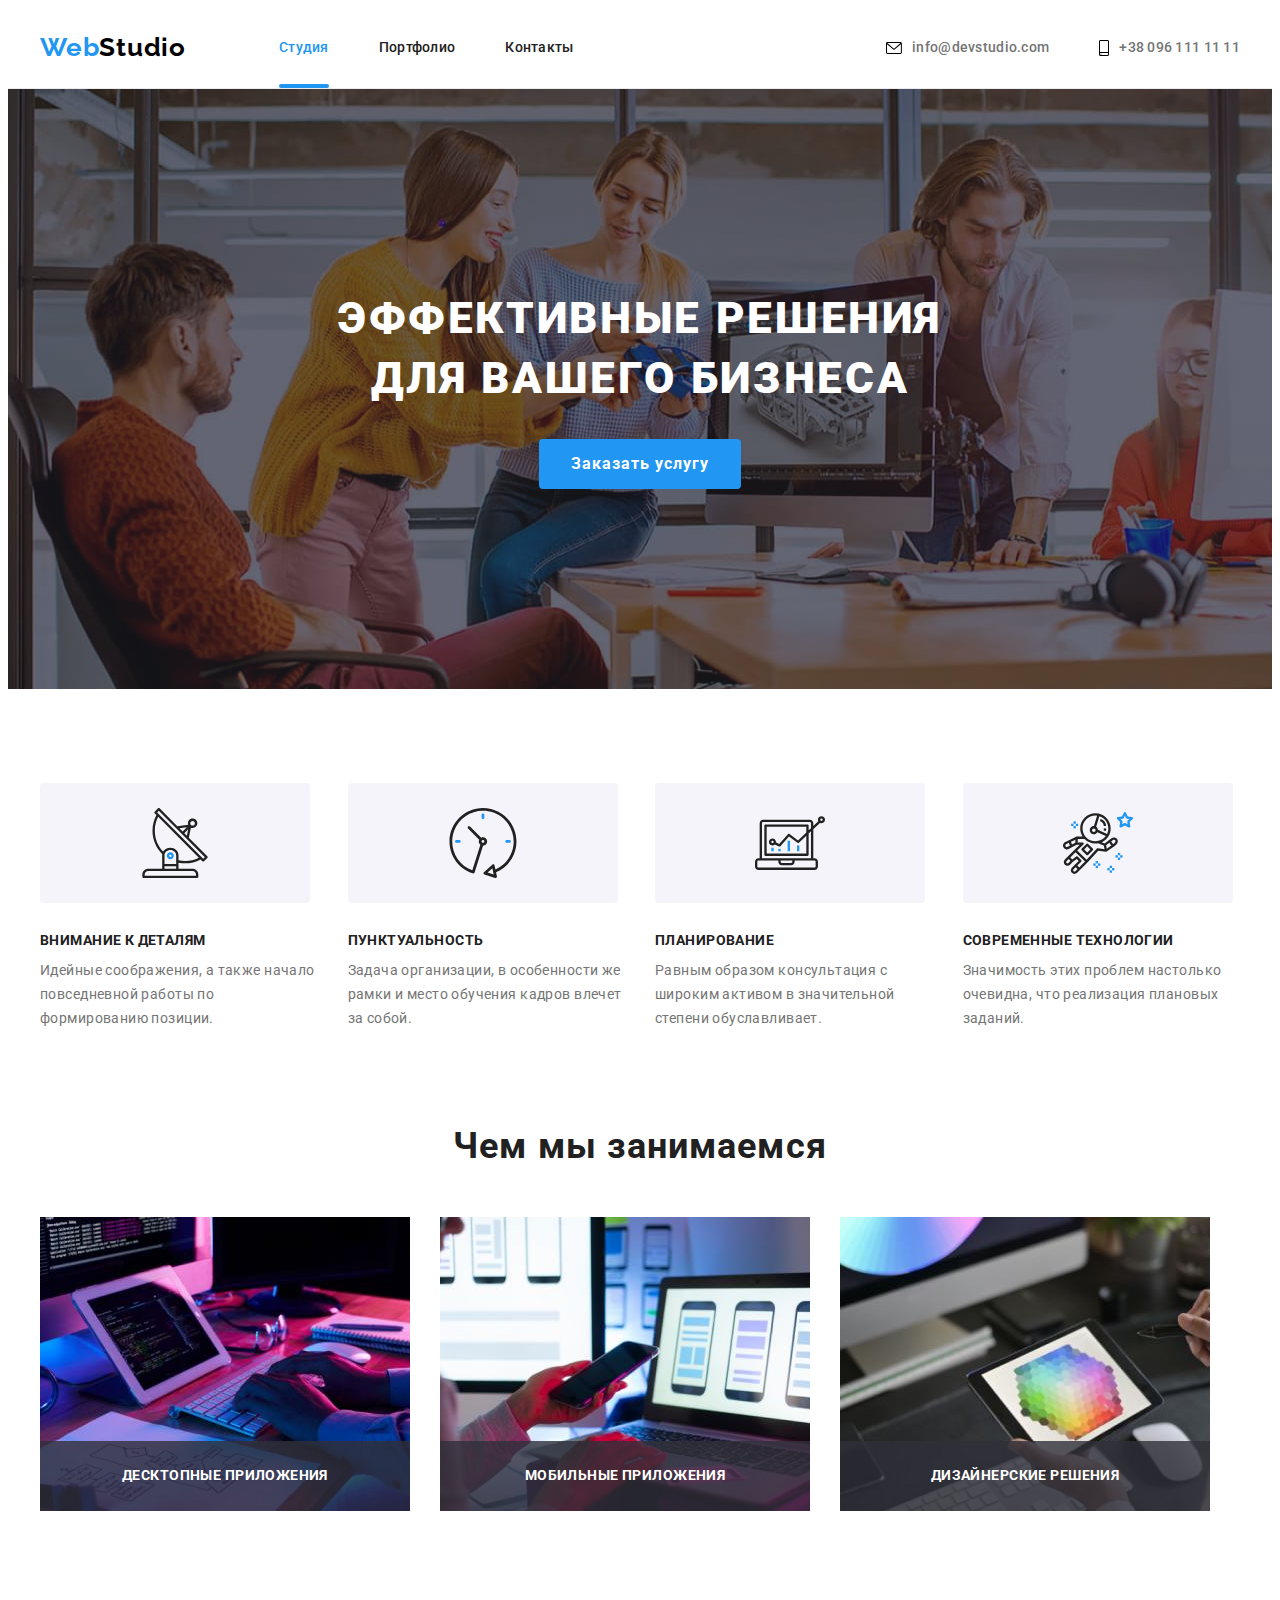
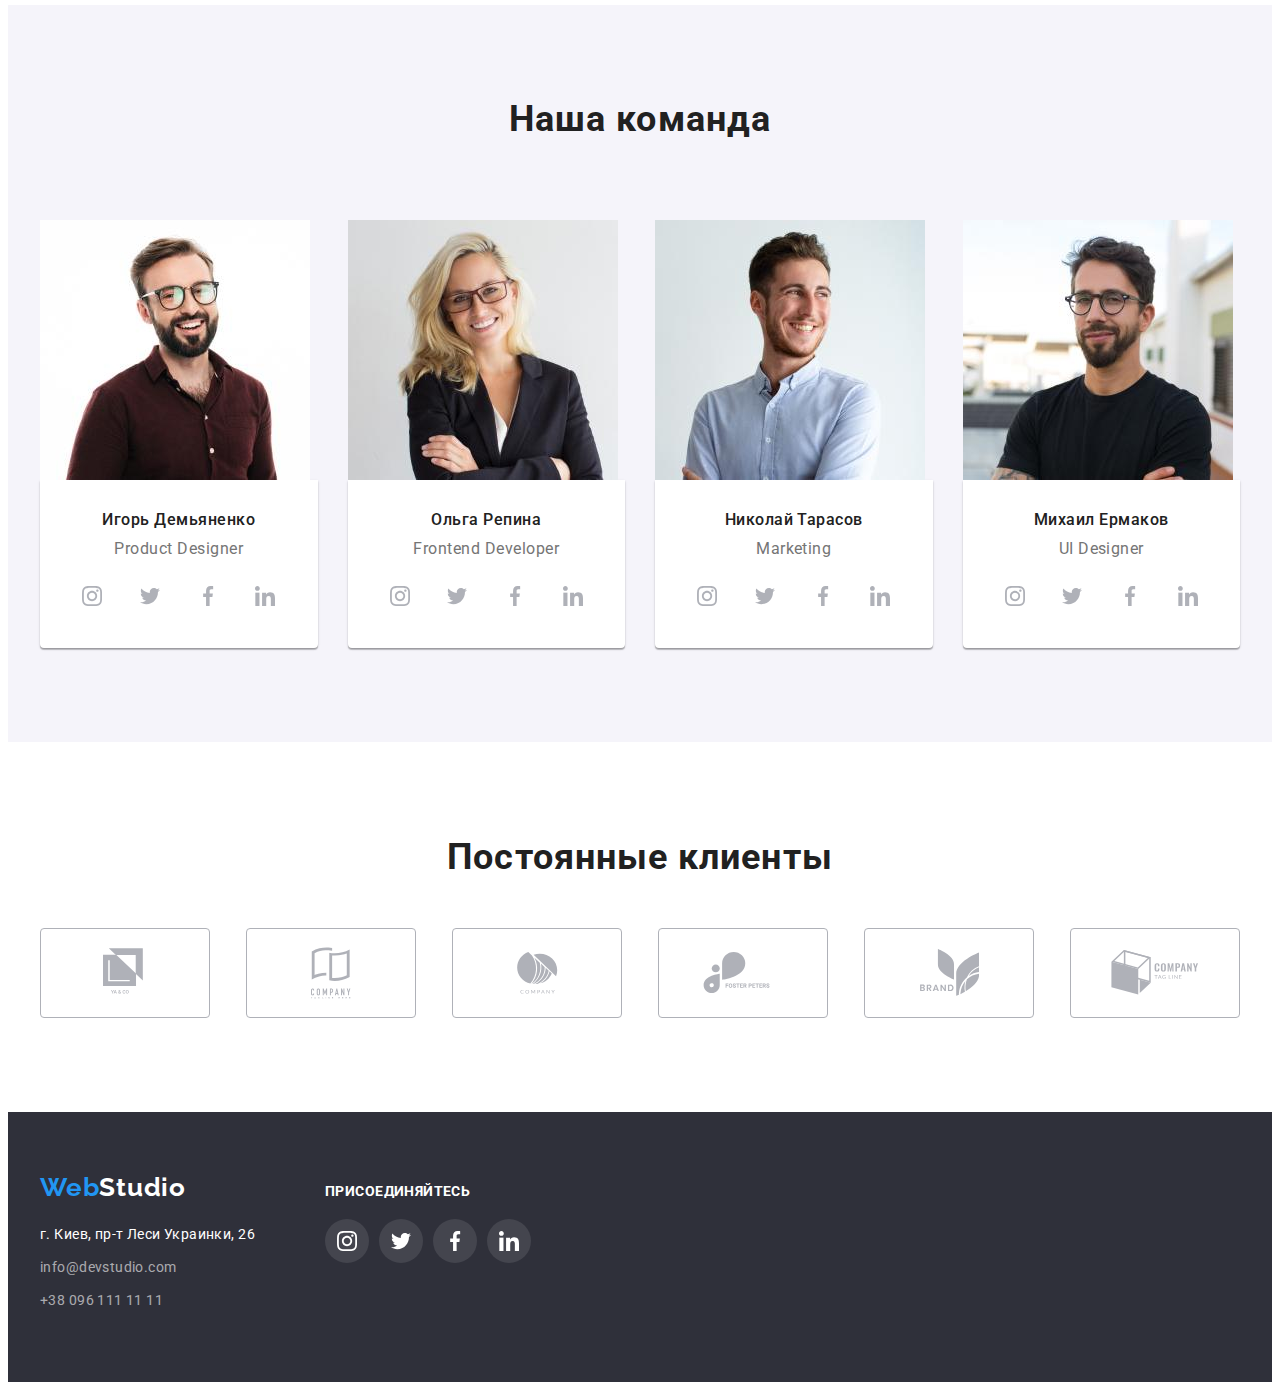
==== index.html @ e9a85182 "+" ====
<!DOCTYPE html>
<html lang="ru">
    <head>
        <meta charset="UTF-8">
        <meta http-equiv="X-UA-Compatible" content="IE=edge">
        <meta name="viewport" content="width=device-width, initial-scale=1.0">
        <title>ВебСтудия</title>
        <link rel="preconnect" href="https://fonts.gstatic.com">
        <link href="https://fonts.googleapis.com/css2?family=Raleway:wght@700&family=Roboto:wght@400;500;700;900&display=swap"
            rel="stylesheet">
        <link rel="stylesheet" href="https://cdnjs.cloudflare.com/ajax/libs/modern-normalize/1.0.0/modern-normalize.min.css"
            integrity="sha512-ISS7cAi1PEhQ8jnbJpJZMd29NlhNj4AWYyLOSp2CE/CsHxTCu+r+t0D2yoJudVrd0/8fTVPUVDzY5Tvli75u/g=="
            crossorigin="anonymous" />
        <link rel="stylesheet" href="https://cdnjs.cloudflare.com/ajax/libs/animate.css/4.1.1/animate.min.css" />
        <link rel="stylesheet" href="./css/styles.css">
    </head>

    <body>
        <header class="header">
            <div class="container">
                <nav class="navigation">
                    <a class="logo link" href="./index.html"><span class="first-part">Web</span><span class="second-part logo-light-theme">Studio</span></a>
                    <ul class="navigation-list list reset-list">
                        <li class="navigation-item">  
                            <a class="navigation-link link current" href="./index.html">Студия</a>
                        </li>
                        <li class="navigation-item">
                            <a class="navigation-link link" href="./portfolio.html">Портфолио</a>
                        </li>
                        <li class="navigation-item">
                            <a class="navigation-link link" href="">Контакты</a>
                        </li>
                    </ul>   
                </nav>
            
                <ul class="contact-header list reset-list">
                    <li class="contact-header-list">
                        <a class="contact-header-link link" href="mailto:info@devstudio.com">
                            <svg class="contact-svg-logo" width="16" height="12">
                                <use href="./images/sprite.svg#icon-envelope" ></use>
                            </svg>
                            info@devstudio.com
                        </a>
                    </li>
                    <li class="contact-header-list">
                        <a class="contact-header-link link" href="tel:+380961111111">
                            <svg class="contact-svg-logo" width="10" height="16">
                                <use href="./images/sprite.svg#icon-smartphone" >
                                </use>
                            </svg>
                            +38 096 111 11 11
                        </a>
                    </li>
                </ul>
            </div>
            
        </header>
        <main>
            <!-- hero -->
            <section class="hero">
                <div class="container ">
                    <h1 class="hero-title">Эффективные решения для вашего бизнеса</h1>
                    <button class="modal-btn" type="button" data-modal-open>Заказать услугу</button> 
                </div>
                
            </section>
            <!-- features -->
            <section class="features">
                <div class="container">
                    <h2 class="title visually-hidden">Особенности</h2>
                    <ul class="feature-list list reset-list">
                        <li class="feature-list-item">
                            <div class="feature-list-logo-svg">
                                <svg class="feature-list-svg" width="70" height="70">
                                    <use href="./images/sprite.svg#icon-antenna"></use>
                                </svg>
                            </div>
                            <h3 class="feature-title">Внимание к деталям </h3>
                            <p class="features-text"> 
                                Идейные соображения, а также начало повседневной
                                работы по формированию позиции.
                            </p>
                        </li>
                        <li class="feature-list-item">
                            <div class="feature-list-logo-svg">
                                <svg class="feature-list-svg" width="70" height="70">
                                    <use href="./images/sprite.svg#icon-clock"></use>
                                </svg>
                            </div>
                            <h3 class="feature-title">Пунктуальность</h3>
                            <p class="features-text">
                                Задача организации, в особенности же рамки
                                и место обучения кадров влечет за собой.
                            </p>
                        </li>
                        <li class="feature-list-item">
                            <div class="feature-list-logo-svg">
                                <svg class="feature-list-svg" width="70" height="70">
                                    <use href="./images/sprite.svg#icon-diagram"></use>
                                </svg>
                            </div>
                            <h3 class="feature-title">Планирование</h3>
                            <p class="features-text">
                                Равным образом консультация с широким
                                активом в значительной степени обуславливает.
                            </p>
                        </li>
                        <li class="feature-list-item">
                            <div class="feature-list-logo-svg">
                                <svg class="feature-list-svg" width="70" height="70">
                                    <use href="./images/sprite.svg#icon-astronaut"></use>
                                </svg>
                            </div>
                            <h3 class="feature-title">Современные технологии</h3>
                            <p class="features-text">
                                Значимость этих проблем настолько
                                очевидна, что реализация плановых заданий.
                            </p>
                        </li>
                    </ul>
                </div>
                
            </section>
            <!-- what are we doing -->
            <section class="what-are-we-doing">
                <div class="container">
                    <h2 class="title">Чем мы занимаемся</h2>
                    <ul class="services-list list reset-list">
                        <li class="services-list-item">
                            <img class="services-list-img" src="./images/body/logo_0.jpg" alt="человек набирает текст" width="370" height="294">
                            <p class="label">Десктопные приложения</p>
                        </li>
                        <li class="services-list-item">
                            <img class="services-list-img" src="./images/body/logo_1.jpg" alt="человек держит телефон перед ноутбуком" width="370" height="294">
                            <p class="label">Мобильные приложения</p>
                        </li>
                        <li class="services-list-item">
                            <img class="services-list-img" src="./images/body/logo_2.jpg" alt="человек выбирает цвет пикселя" width="370" height="294">
                            <p class="label">Дизайнерские решения</p>
                        </li>
                    </ul> 
                </div>
                
            </section>
            <!-- team -->
            <section class="team-sections">
                <div class="container">
                    <h2 class="title title-team">Наша команда</h2>
                    <ul class="team-list list reset-list">
                        <li class="team-list-item">
                            <img class="team-list-img" src="./images/team/img.jpg" alt="Игорь Демьяненко" width="270" height="260">
                            <div class="team-list-content-wrapper">
                                <h3 class="team-list-title">Игорь Демьяненко</h3>
                                <p class="team-text" lang="en">Product Designer</p>
                                <ul class="team-list-svg  list reset-list">
                                    <li class="team-list-content-svg">
                                        <a href="#" class="team-list-link-svg link">
                                            <svg class="team-list-icon">
                                                <use href="./images/sprite.svg#icon-instagram"></use>
                                            </svg>

                                        </a>
                                    </li>
                                    <li class="team-list-content-svg">
                                        <a href="#" class="team-list-link-svg link">
                                            <svg class="team-list-icon">
                                                <use href="./images/sprite.svg#icon-twitter"></use>
                                            </svg>

                                        </a>
                                    </li>
                                    <li class="team-list-content-svg">
                                        <a href="#" class="team-list-link-svg link">
                                            <svg class="team-list-icon">
                                                <use href="./images/sprite.svg#icon-facebook"></use>
                                            </svg>

                                        </a>
                                    </li>
                                    <li class="team-list-content-svg">
                                        <a href="#" class="team-list-link-svg link">
                                            <svg class="team-list-icon">
                                                <use href="./images/sprite.svg#icon-linkedin"></use>
                                            </svg>

                                        </a>
                                    </li>
                                </ul>
                            </div>
                            
                        </li>
                        <li class="team-list-item">
                            <img class="team-list-img" src="./images/team/img-1.jpg" alt="Ольга Репина" width="270" height="260">
                            <div class="team-list-content-wrapper">
                                <h3 class="team-list-title">Ольга Репина</h3>
                                <p class="team-text" lang="en">Frontend Developer</p>
                                <ul class="team-list-svg  list reset-list">
                                    <li class="team-list-content-svg">
                                        <a href="#" class="team-list-link-svg link">
                                            <svg class="team-list-icon">
                                                <use href="./images/sprite.svg#icon-instagram"></use>
                                            </svg>

                                        </a>
                                    </li>
                                    <li class="team-list-content-svg">
                                        <a href="#" class="team-list-link-svg link">
                                            <svg class="team-list-icon">
                                                <use href="./images/sprite.svg#icon-twitter"></use>
                                            </svg>

                                        </a>
                                    </li>
                                    <li class="team-list-content-svg">
                                        <a href="#" class="team-list-link-svg link">
                                            <svg class="team-list-icon">
                                                <use href="./images/sprite.svg#icon-facebook"></use>
                                            </svg>

                                        </a>
                                    </li>
                                    <li class="team-list-content-svg">
                                        <a href="#" class="team-list-link-svg link">
                                            <svg class="team-list-icon">
                                                <use href="./images/sprite.svg#icon-linkedin"></use>
                                            </svg>

                                        </a>
                                    </li>
                                </ul>  
                            </div>
                            
                        </li>
                        <li class="team-list-item">
                            <img class="team-list-img" src="./images/team/img-2.jpg" alt="Николай Тарасов" width="270" height="260">
                            <div class="team-list-content-wrapper">
                                <h3 class="team-list-title">Николай Тарасов</h3>
                                <p class="team-text" lang="en">Marketing</p>
                                <ul class="team-list-svg  list reset-list">
                                    <li class="team-list-content-svg">
                                        <a href="#" class="team-list-link-svg link">
                                            <svg class="team-list-icon">
                                                <use href="./images/sprite.svg#icon-instagram"></use>
                                            </svg>

                                        </a>
                                    </li>
                                    <li class="team-list-content-svg">
                                        <a href="#" class="team-list-link-svg link">
                                            <svg class="team-list-icon">
                                                <use href="./images/sprite.svg#icon-twitter"></use>
                                            </svg>

                                        </a>
                                    </li>
                                    <li class="team-list-content-svg">
                                        <a href="#" class="team-list-link-svg link">
                                            <svg class="team-list-icon">
                                                <use href="./images/sprite.svg#icon-facebook"></use>
                                            </svg>

                                        </a>
                                    </li>
                                    <li class="team-list-content-svg">
                                        <a href="#" class="team-list-link-svg link">
                                            <svg class="team-list-icon">
                                                <use href="./images/sprite.svg#icon-linkedin"></use>
                                            </svg>

                                        </a>
                                    </li>
                                </ul>
                            </div>
                            
                        </li>
                        <li class="team-list-item">
                            <img class="team-list-img" src="./images/team/img-3.jpg" alt="Михаил Ермаков" width="270" height="260">
                            <div class="team-list-content-wrapper">
                                <h3 class="team-list-title">Михаил Ермаков</h3>
                                <p class="team-text" lang="en">UI Designer</p>
                                <ul class="team-list-svg  list reset-list">
                                    <li class="team-list-content-svg">
                                        <a href="#" class="team-list-link-svg">
                                            <svg class="team-list-icon">
                                                <use href="./images/sprite.svg#icon-instagram"></use>
                                            </svg>

                                        </a>
                                    </li>
                                    <li class="team-list-content-svg">
                                        <a href="#" class="team-list-link-svg">
                                            <svg class="team-list-icon">
                                                <use href="./images/sprite.svg#icon-twitter"></use>
                                            </svg>

                                        </a>
                                    </li>
                                    <li class="team-list-content-svg">
                                        <a href="#" class="team-list-link-svg">
                                            <svg class="team-list-icon">
                                                <use href="./images/sprite.svg#icon-facebook"></use>
                                            </svg>

                                        </a>
                                    </li>
                                    <li class="team-list-content-svg">
                                        <a href="#" class="team-list-link-svg">
                                            <svg class="team-list-icon">
                                                <use href="./images/sprite.svg#icon-linkedin"></use>
                                            </svg>

                                        </a>
                                    </li>
                                </ul> 
                            </div>
                            
                        </li>
                    </ul> 
                </div>
                
            </section>  
             <!-- regular customers -->
            <section class="customers">
                <div class="container">
                    <h2 class="title">Постоянные клиенты</h2>
                    <ul class="customers-list list reset-list">
                        <li class="customers-list-item link">
                            <a href="" class="container-link">
                                <svg class="container-customers-logo" width="44" height="49">
                                    <use href="./images/sprite.svg#icon-clients-logo-1"></use>
                                </svg>
                            </a>

                        </li>
                        <li class="customers-list-item link">
                            <a href="" class="container-link">
                                <svg class="container-customers-logo" width="40" height="52">
                                    <use href="./images/sprite.svg#icon-clients-logo-2"></use>
                                </svg>
                            </a>

                        </li>
                        <li class="customers-list-item link">
                            <a href="" class="container-link">
                                <svg class="container-customers-logo" width="41" height="42">
                                    <use href="./images/sprite.svg#icon-clients-logo-3"></use>
                                </svg>
                            </a>

                        </li>
                        <li class="customers-list-item link">
                            <a href="" class="container-link">
                                <svg class="container-customers-logo" width="80" height="42">
                                    <use href="./images/sprite.svg#icon-clients-logo-4"></use>
                                </svg>
                            </a>

                        </li>
                        <li class="customers-list-item link">
                            <a href="" class="container-link">
                                <svg class="container-customers-logo" width="59" height="47">
                                    <use href="./images/sprite.svg#icon-clients-logo-5"></use>
                                </svg>
                            </a>

                        </li>
                        <li class="customers-list-item link">
                            <a href="" class="container-link">
                                <svg class="container-customers-logo" width="88" height="45">
                                    <use href="./images/sprite.svg#icon-clients-logo-6"></use>
                                </svg>
                            </a>
                        </li>
                    </ul>
                </div>
            </section>
        </main>
        <!-- contact information -->
        <footer class="footer">
            <div class="container">
                <div class="footer-address-contact">
                    <a class="logo link" href="./index.html"><span class="first-part">Web</span><span class="second-part logo-dark-theme">Studio</span></a>
                    <address class="address">
                        <ul class="contact-list list reset-list">            
                            <li class="contact-list-item">
                                <a class="contact-list-link current-address link" href="https://goo.gl/maps/KrXVA7ucvxgBEwCo6" target="_blank" rel="noopener noreferrer">
                                    г. Киев, пр-т Леси Украинки, 26
                                </a>
                            </li>
                            <li class="contact-list-item">
                                <a class="contact-list-link link" href="mailto:info@devstudio.com">info@devstudio.com</a>
                            </li>
                            <li class="contact-list-item">
                                <a class="contact-list-link link" href="tel:+380961111111">+38 096 111 11 11</a>
                            </li>
                        </ul>
                </address>

                </div>
                <div class="footer-social-link">
                    <h2 class="logo">присоединяйтесь</h2>
                    <ul class="contact-list-social-link list reset-list">
                        <li class="contact-social-item link">
                            <a href="" class="social-link-item">
                                <svg class="social-link-svg" width="20" height="20">
                                    <use href="./images/sprite.svg#icon-instagram"></use>
                                </svg>
                            </a>
                        </li>
                        <li class="contact-social-item link">
                            <a href="" class="social-link-item">
                                <svg class="social-link-svg" width="20" height="20">
                                    <use href="./images/sprite.svg#icon-twitter"></use>
                                </svg>
                            </a>
                        </li>
                        <li class="contact-social-item link">
                            <a href="" class="social-link-item">
                                <svg class="social-link-svg" width="20" height="20">
                                    <use href="./images/sprite.svg#icon-facebook"></use>
                                </svg>
                            </a>
                        </li>
                        <li class="contact-social-item link">
                            <a href="" class="social-link-item">
                                <svg class="social-link-svg" width="20" height="20">
                                    <use href="./images/sprite.svg#icon-linkedin"></use>
                                </svg>
                            </a>
                        </li>
                    </ul>

                </div>
            </div>         
        </footer>
<!-- modal 1 -->
        <div class="backdrop is-hidden" data-modal>
            <div class="modal">
                <button type="button" class="modal-close-btn" data-modal-close>
                    <svg class="modal-close-btn-svg" width="18" height="18">
                        <use href="./images/sprite.svg#icon-close-black"></use>
                    </svg>

                </button>
            </div>
        </div>

        <script src="./js/modal.js"></script>
    </body>
</html>
---- css/styles.css ----
:root {
  --main-font: "Roboto", sans-serif;
  --secondary-font: "Raleway", sans-serif;
  --accent-color: rgb(33, 150, 243);
  --main-color: rgb(33, 33, 33);
  --color-white: #ffffff;
  --icon-background-color: #ffffff;
  --icon-color-passive: #afb1b8;
  --section-pt: 94px;
  --section-pb: 94px;
}

body {
  font-family: var(--main-font);
  /* letter-spacing: 0.03em; */
}

/* ---сброс--- */

h1,
h2,
h3,
h4,
h5,
h6,
p {
  margin: 0;
}

.reset-list {
  margin: 0;
  padding: 0;
}

a {
  display: block;
}

img {
  display: block;
}

.link {
  text-decoration: none;
}

.list {
  list-style: none;
}

.address {
  font-style: normal;
}
/* ---сброс--- */
/* ---скрыть текст--- */
.visually-hidden {
  position: absolute !important;
  clip: rect(1px 1px 1px 1px); /* IE6, IE7 */
  clip: rect(1px, 1px, 1px, 1px);
  padding: 0 !important;
  border: 0 !important;
  height: 1px !important;
  width: 1px !important;
  overflow: hidden;
}
/* ---скрыть текст--- */
/* ============= COMPONENTS ============= */
.logo {
  font-family: var(--secondary-font);
  font-weight: 700;
  font-size: 26px;
  line-height: 1.19;
  /* identical to box height */
  letter-spacing: 0.03em;

  /* color: var(--accent-color); */
}
.first-part {
  color: var(--accent-color);
}
.second-part {
  color: rgb(0, 0, 0);
}

.logo-light-theme {
  color: rgb(0, 0, 0);
}
.logo-dark-theme {
  color: rgb(255, 255, 255);
}

.title {
  font-family: var(--main-font);
  font-weight: 700;
  font-size: 36px;
  line-height: 1.17;
  text-align: center;
  letter-spacing: 0.03em;

  color: var(--main-color);
}

.container {
  width: 1200px;
  margin: 0 auto;
  padding-left: 15px;
  padding-right: 15px;
}

.current::after {
  display: inline-block;
  position: absolute;

  bottom: 0;
  left: 0;
  content: "";
  width: 100%;
  height: 4px;
  border-radius: 2px;
  background-color: var(--accent-color);
}
/* ============= END COMPONENTS ============= */

/* ============= HEADER ============= */
.header .logo {
  margin-right: 93px;
  padding-top: 24px;
  padding-bottom: 25px;
}
.navigation {
  display: flex;
  align-items: center;
}

.navigation-list {
  display: flex;
  align-items: center;
}

.contact-header {
  display: flex;
  align-items: center;
  margin-left: auto;
}
.header .container {
  display: flex;
  align-items: center;
}

.contact-svg-logo {
  margin-right: 10px;
}

.contact-header-list {
  display: flex;
  align-items: center;
}

.contact-header-list:not(:last-child) {
  margin-right: 50px;
}

.navigation-item:not(:last-child) {
  margin-right: 50px;
}

header {
  background-color: rgb(255, 255, 255);
  border: 1px solid rgb(236, 236, 236);
  border-top: 0;
  border-left: 0;
  border-right: 0;
}
.navigation-link:hover,
.navigation-link:focus,
.contact-header-link:hover,
.contact-header-link:focus {
  color: var(--accent-color);
}
.navigation-link {
  font-family: var(--main-font);
  font-weight: 500;
  font-size: 14px;
  line-height: 1.14;
  letter-spacing: 0.02em;
  color: rgb(33, 33, 33);

  padding-top: 32px;
  padding-bottom: 32px;
}
.contact-header-link {
  display: flex;
  flex-direction: row;
  justify-content: center;
  align-items: center;
  font-family: var(--main-font);
  font-weight: 500;
  font-size: 14px;
  line-height: 1.14;
  letter-spacing: 0.02em;
  color: #757575;

  padding-top: 32px;
  padding-bottom: 32px;
}

.contact-header-link:focus svg,
.contact-header-link:hover svg {
  fill: var(--accent-color);
}

/* ---цвет текущей страницы (current)--- */
.navigation-list .current {
  position: relative;
  color: var(--accent-color);
}

/* ============= END HEADER ============= */

/* ============= HERO ============= */
.hero {
  padding-top: 200px;
  padding-bottom: 200px;
  background-color: rgb(47, 48, 58);
  text-align: center;
  background-image: linear-gradient(
      rgba(47, 48, 58, 0.4),
      rgba(47, 48, 58, 0.4)
    ),
    url(../images/geroy/geroy.jpg);
  background-repeat: no-repeat;
  background-size: cover;
  max-width: 1600px;
  margin: 0 auto;
}

.hero-title {
  min-width: 696px;
  padding-right: 252px;
  padding-left: 252px;
  margin-bottom: 30px;

  font-family: var(--main-font);
  font-weight: 900;
  font-size: 44px;
  line-height: 1.36;
  /* text-align: center; */
  letter-spacing: 0.06em;
  text-transform: uppercase;
  color: var(--color-white);
}

.modal-btn {
  min-width: 200px;
  padding: 10px 32px;
  border: none;
  border-radius: 4px;

  font-family: var(--main-font);
  font-weight: 700;
  font-size: 16px;
  line-height: 1.88;
  letter-spacing: 0.06em;
  cursor: pointer;

  background-color: var(--accent-color);
  color: var(--color-white);
}

.modal-btn:hover,
.modal-btn:focus {
  box-shadow: 0px 4px 4px rgba(0, 0, 0, 0.15);
}

/* ============= END HERO ============= */

/* ============= FEATURES ============= */

.feature-list-logo-svg {
  display: flex;
  align-items: center;
  justify-content: center;
  background-color: rgb(245, 244, 250);

  width: 270px;
  height: 120px;
  border-radius: 4px;

  margin-bottom: 30px;
}

.features {
  padding-top: 94px;
  padding-bottom: 94px;
}
.feature-list-item {
  flex-basis: calc(100% / 4 - 30px);
  margin-left: 30px;
  margin-top: 30px;
}

.feature-list-item .feature-title {
  margin-bottom: 10px;
}

.feature-list {
  flex-wrap: wrap;
  display: flex;
  align-items: center;
  margin-left: -30px;
  margin-top: -30px;
}

.feature-title {
  font-family: var(--main-font);
  font-weight: 700;
  font-size: 14px;
  line-height: 1.14;
  letter-spacing: 0.03em;
  text-transform: uppercase;
  color: var(--main-color);
}

.features-text {
  font-family: var(--main-font);
  font-weight: 400;
  font-size: 14px;
  line-height: 1.71;
  letter-spacing: 0.03em;
  color: rgb(117, 117, 117);
}
/* ============= END FEATURES ============= */

/* ============= WHAT ARE WE DOING ============= */

.what-are-we-doing {
  padding-bottom: 94px;
}

.what-are-we-doing .title {
  margin-bottom: 50px;
}
.services-list {
  flex-wrap: wrap;
  display: flex;
  margin-left: -30px;
  margin-top: -30px;
}

.services-list-item {
  position: relative;
  display: flex;
  flex-basis: calc(100% / 4 - 30px);
  margin-left: 30px;
  margin-top: 30px;
}

.label {
  position: absolute;
  bottom: 0;
  margin: 0;
  padding-top: 27px;
  padding-bottom: 27px;
  width: 100%;

  font-family: var(--main-font);
  font-weight: bold;
  font-size: 14px;
  line-height: 1.14;
  text-align: center;
  letter-spacing: 0.03em;
  text-transform: uppercase;

  color: #ffffff;
  background: rgba(47, 48, 58, 0.8);
}
/* ============= END WHAT ARE WE DOING ============= */

/* ============= TEAM ============= */
.team-sections {
  background-color: rgb(245, 244, 250);
  padding-top: 93px;
  padding-bottom: 94px;
}
.team-list-content-wrapper {
  background-color: rgb(255, 255, 255);
  padding: 30px 30px;
  box-shadow: 0px 1px 3px rgba(0, 0, 0, 0.12), 0px 1px 1px rgba(0, 0, 0, 0.14),
    0px 2px 1px rgba(0, 0, 0, 0.2);

  border-radius: 0px 0px 4px 4px;
}

.team-list-item {
  flex-basis: calc(100% / 4 - 30px);
  margin-left: 30px;
  margin-top: 30px;
}

.team-list {
  display: flex;
  flex-wrap: wrap;
  margin-left: -30px;
}

.team-sections .title {
  margin-bottom: 50px;
}

.team-list-title {
  font-family: var(--main-font);
  font-weight: 500;
  font-size: 16px;
  line-height: 1.19;
  text-align: center;
  letter-spacing: 0.03em;
  color: var(--main-color);
  margin-bottom: 10px;
}

.team-text {
  font-family: var(--main-font);
  font-weight: 400;
  font-size: 16px;
  line-height: 1.19;
  letter-spacing: 0.03em;
  color: rgb(117, 117, 117);
  text-align: center;
}

.team-list-svg {
  display: flex;
  align-items: center;
  justify-content: space-between;
  margin-top: 16px;
}

.team-list-link-svg {
  display: flex;
  justify-content: center;
  align-items: center;
  width: 44px;
  height: 44px;
  border-radius: 50%;
  background-color: var(--icon-background-color);
}

.team-list-link-svg:hover,
.team-list-link-svg:focus {
  background-color: var(--accent-color);
}

.team-list-link-svg:hover .team-list-icon,
.team-list-link-svg:focus .team-list-icon {
  fill: var(--icon-background-color);
}
.team-list-icon {
  width: 20px;
  height: 20px;
  fill: var(--icon-color-passive);
}

/* ============= END TEAM ============= */

/* ========== REGULAR CUSTOMERS ========= */

.customers {
  padding-top: var(--section-pt);
  padding-bottom: var(--section-pb);
}

.customers .title {
  margin-bottom: 50px;
}

.customers-list {
  display: flex;
  justify-content: space-between;
}

.container-link {
  display: flex;
  justify-content: center;
  align-items: center;

  width: 170px;
  height: 90px;
  border: 1px solid #afb1b8;
  box-sizing: border-box;
  border-radius: 4px;
}

.container-link:hover .container-customers-logo,
.container-link:focus .container-customers-logo {
  fill: var(--accent-color);
}

.container-link:hover,
.container-link:focus {
  border-color: var(--accent-color);
}

.container-customers-logo {
  fill: var(--icon-color-passive);
}

/* ========== END REGULAR CUSTOMERS ========= */

/* ============= FOOTER ============= */
footer {
  background-color: rgb(47, 48, 58);
  padding-top: 60px;
  padding-bottom: 60px;
}

.footer .logo {
  margin-bottom: 20px;
}

.contact-address {
  margin-bottom: 9px;
}

.contact-list-link {
  font-family: var(--main-font);
  font-weight: 400;
  font-size: 14px;
  line-height: 1.71;
  letter-spacing: 0.03em;
  margin-bottom: 9px;
  color: rgba(255, 255, 255, 0.6);
}

.contact-list-link:hover,
.contact-list-link:focus {
  color: var(--accent-color);
}

.footer-social-link .logo {
  font-family: Roboto;
  font-style: normal;
  font-weight: bold;
  font-size: 14px;
  line-height: 16px;
  letter-spacing: 0.03em;
  text-transform: uppercase;

  color: #ffffff;
}

.social-link-item {
  display: flex;
  justify-content: center;
  align-items: center;
  width: 44px;
  height: 44px;
  border-radius: 50%;
  background: rgba(255, 255, 255, 0.1);
}

.contact-social-item:not(:last-child) {
  margin-right: 10px;
}

.footer-address-contact {
  margin-right: 70px;
}

.contact-list-social-link {
  display: flex;
}

.social-link-svg {
  fill: var(--icon-background-color);
}

.footer .container {
  display: flex;
  align-items: baseline;
}

.social-link-item:hover,
.social-link-item:focus {
  background-color: var(--accent-color);
}
.current-address {
  color: var(--color-white);
}
/* ============= END FOOTER ============= */

/* ============= MODAL 1 ============= */
.backdrop {
  position: fixed;
  top: 0;
  left: 0;
  width: 100vw;
  height: 100vh;
  background: rgba(0, 0, 0, 0.2);

  transition: translate(100px, 200px);
}

.modal {
  position: absolute;
  top: 50%;
  left: 50%;
  transform: translate(-50%, -50%);
  width: 528px;
  height: 581px;
  background: #ffffff;
  box-shadow: 0px 1px 3px rgba(0, 0, 0, 0.12), 0px 1px 1px rgba(0, 0, 0, 0.14),
    0px 2px 1px rgba(0, 0, 0, 0.2);
  border-radius: 4px;
}

.modal-close-btn {
  position: absolute;
  top: 8px;
  right: 8px;
  width: 30px;
  height: 30px;
  border-radius: 50%;
  background: #ffffff;
  border: 1px solid rgba(0, 0, 0, 0.1);
  box-sizing: border-box;
  cursor: pointer;

  display: flex;
  align-items: center;
}

.modal-close-btn:hover,
.modal-close-btn:focus {
  fill: var(--accent-color);
}

.is-hidden {
  visibility: hidden;
  opacity: 0;
  pointer-events: none;
}
/* ============= END MODAL 1 ============= */

/* -----------------second page-------------------- */

/* ============= FILTER BUTTON ============= */

.filter-button {
  padding: 6px 22px;
  border: 0;
  border-radius: 4px;

  font-family: var(--main-font);
  font-weight: 500;
  font-size: 16px;
  line-height: 26px;
  letter-spacing: 0.03em;
  cursor: pointer;
  /* outline: none; */
  background-color: rgb(245, 244, 250);
  color: rgb(33, 33, 33);
}

.filter-button:focus,
.filter-button:hover {
  background-color: var(--accent-color);
  color: var(--color-white);
  box-shadow: 0px 3px 1px rgba(0, 0, 0, 0.1), 0px 1px 2px rgba(0, 0, 0, 0.08),
    0px 2px 2px rgba(0, 0, 0, 0.12);
}

/*---- separately set the color of the button "все" ---- */
.filter-list-button-vse {
  background-color: var(--accent-color);
  color: var(--color-white);
}

.portfolio-section {
  display: flex;
  flex-direction: column;
  padding-top: 94px;
  padding-bottom: 94px;
}

/* --- управление кнопками--- */
.filter-list {
  display: flex;
  justify-content: center;
  margin-bottom: 50px;
}
/* ---расстояние между кнопками--- */
.filter-list-button:not(:last-child) {
  margin-right: 8px;
}

.filter-list-button {
  /* background-color: turquoise; */
  display: flex;
}

/* ============= END FILTER BUTTON ============= */

/* ============= PROJECT ============= */

/* ---управление карточками--- */
.project-list {
  display: flex;
  flex-wrap: wrap;
  margin-top: -30px;
  margin-left: -30px;
}

.project-list-item {
  display: flex;

  flex-direction: column;
  flex-basis: calc(100% / 4 - 30px);
  margin-top: 30px;
  margin-left: 30px;
}

.project-list-link:hover,
.project-list-link:focus {
  box-sizing: border-box;
  box-shadow: 0px 1px 1px rgba(0, 0, 0, 0.12), 0px 4px 4px rgba(0, 0, 0, 0.06),
    1px 4px 6px rgba(0, 0, 0, 0.16);
}

.project-list-item-wrapper {
  padding: 20px 24px;

  background-color: rgb(255, 255, 255);
  border: 1px solid rgb(238, 238, 238);
  border-top: none;
}

.project-title {
  font-family: var(--main-font);
  font-weight: 700;
  font-size: 18px;
  line-height: 2;
  letter-spacing: 0.06em;
  color: var(--main-color);
}

.project-text {
  font-family: var(--main-font);
  font-weight: 400;
  font-size: 16px;
  line-height: 1.88;
  letter-spacing: 0.03em;
  color: rgb(117, 117, 117);
}

.project-list-link-wrapper {
  position: relative;
  overflow: hidden;
}

.project-list-link:hover .overlay,
.project-list-link:focus .overlay {
  transform: translateY(0%);
}

.overlay {
  font-family: var(--main-font);
  font-weight: 400;
  font-size: 18px;
  line-height: 1.55;
  letter-spacing: 0.03em;

  color: var(--color-white);

  position: absolute;
  top: 0;
  left: 0;
  height: 100%;
  background: rgba(33, 150, 243, 0.9);
  padding: 63px 24px 63px 24px;
  transform: translateY(100%);

  transition: transform 250ms cubic-bezier(0.4, 0, 0.2, 1);
}
/* ============= END PROJECT ============= */
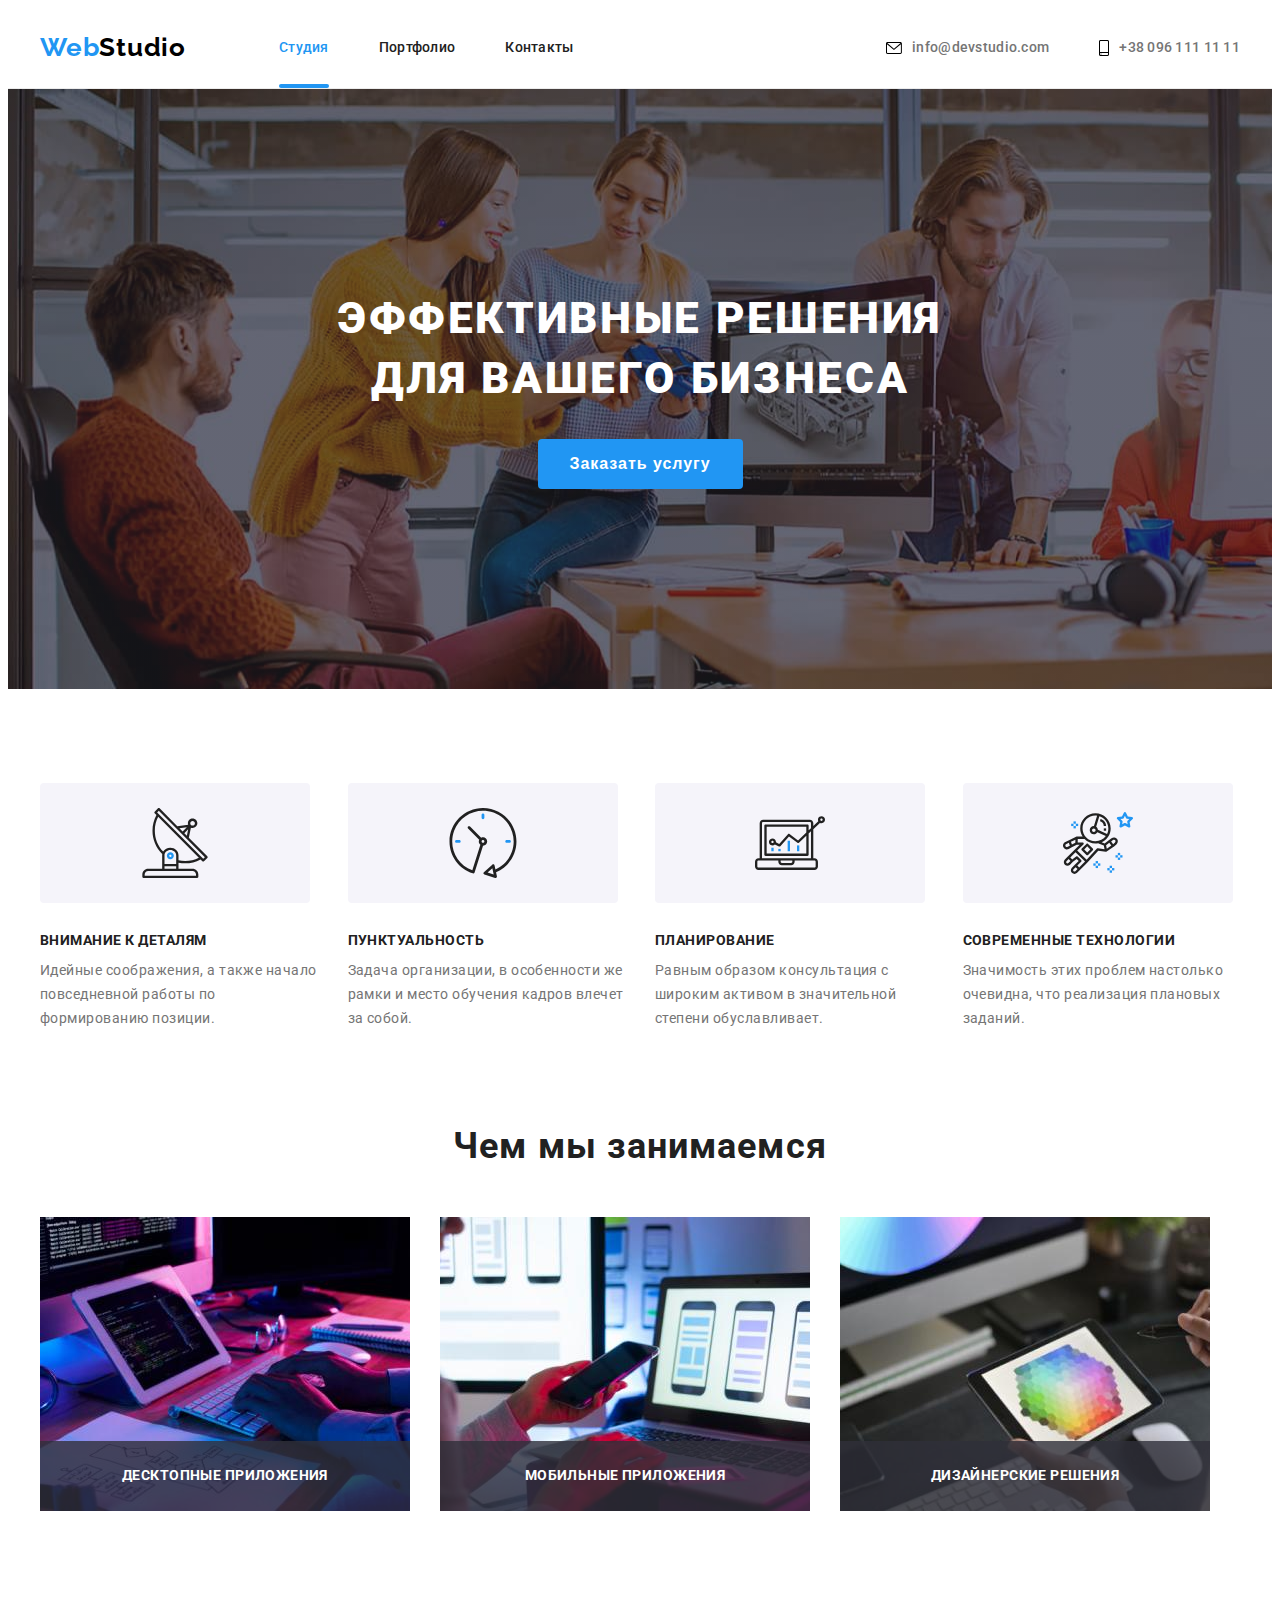
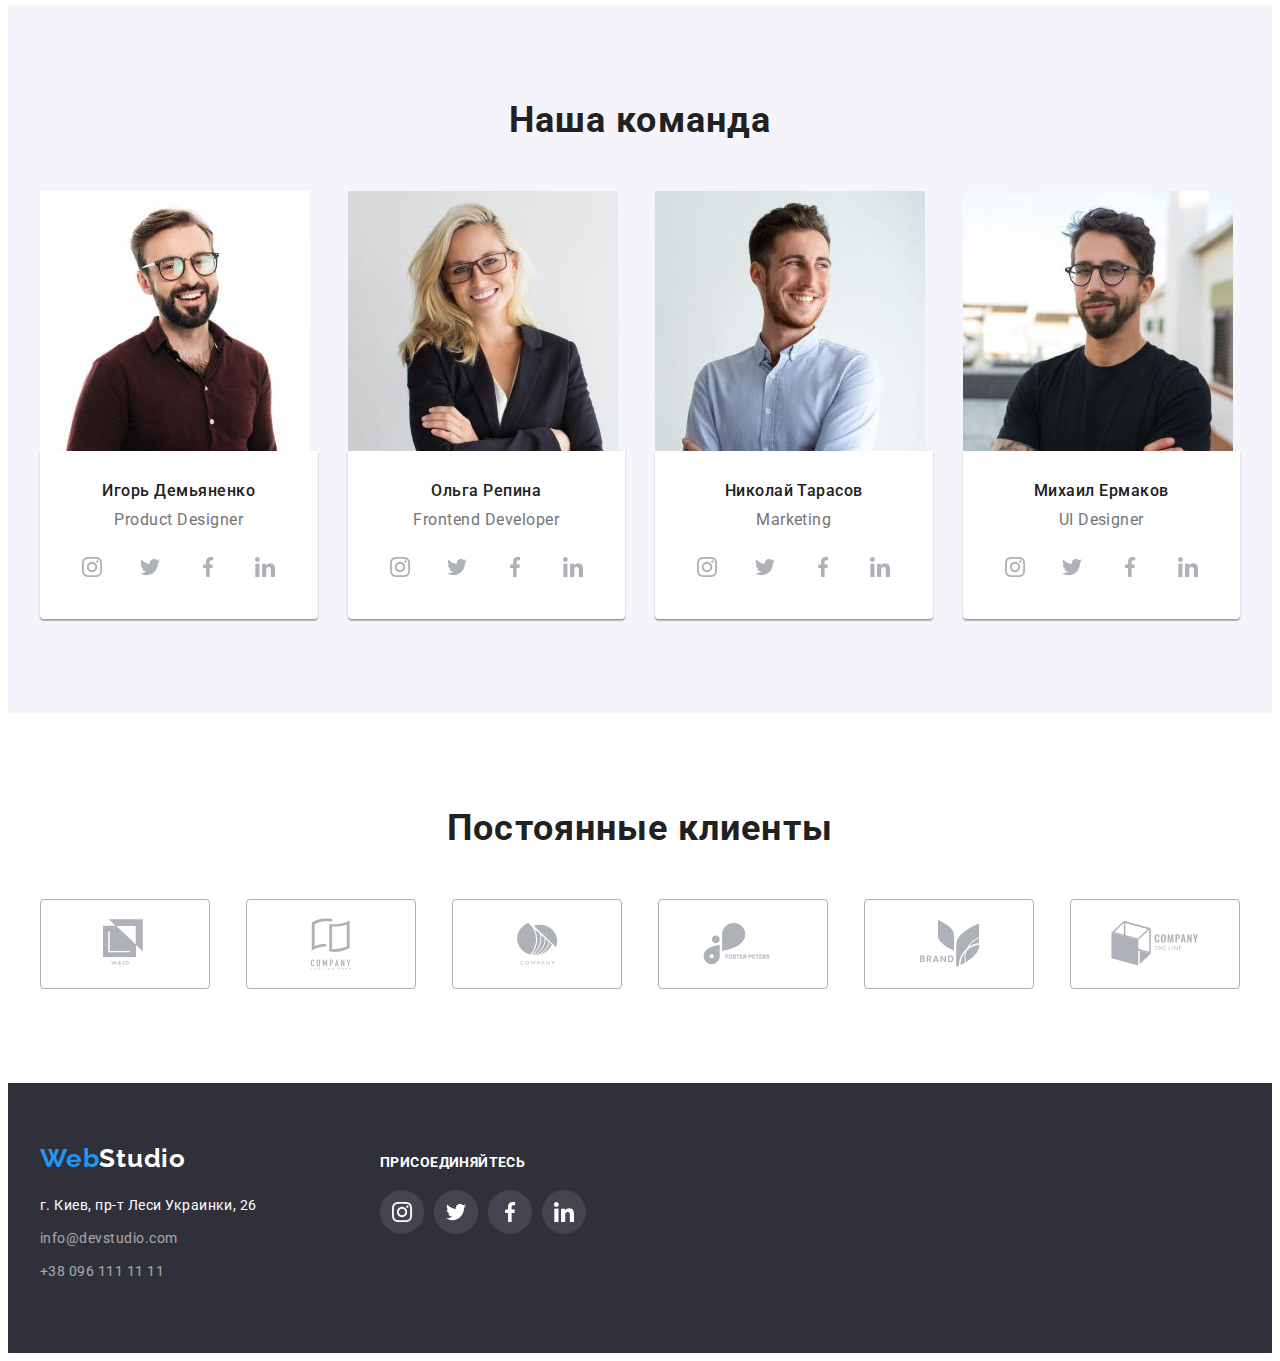
==== commit 1af99ba6: "+" ====
--- a/index.html
+++ b/index.html
@@ -11,7 +11,6 @@
         <link rel="stylesheet" href="https://cdnjs.cloudflare.com/ajax/libs/modern-normalize/1.0.0/modern-normalize.min.css"
             integrity="sha512-ISS7cAi1PEhQ8jnbJpJZMd29NlhNj4AWYyLOSp2CE/CsHxTCu+r+t0D2yoJudVrd0/8fTVPUVDzY5Tvli75u/g=="
             crossorigin="anonymous" />
-        <link rel="stylesheet" href="https://cdnjs.cloudflare.com/ajax/libs/animate.css/4.1.1/animate.min.css" />
         <link rel="stylesheet" href="./css/styles.css">
     </head>
 
@@ -20,7 +19,7 @@
             <div class="container">
                 <nav class="navigation">
                     <a class="logo link" href="./index.html"><span class="first-part">Web</span><span class="second-part logo-light-theme">Studio</span></a>
-                    <ul class="navigation-list list reset-list">
+                    <ul class="navigation-list list">
                         <li class="navigation-item">  
                             <a class="navigation-link link current" href="./index.html">Студия</a>
                         </li>
@@ -33,11 +32,11 @@
                     </ul>   
                 </nav>
             
-                <ul class="contact-header list reset-list">
+                <ul class="contact-header list ">
                     <li class="contact-header-list">
                         <a class="contact-header-link link" href="mailto:info@devstudio.com">
                             <svg class="contact-svg-logo" width="16" height="12">
-                                <use href="./images/sprite.svg#icon-envelope" ></use>
+                                <use href="./images/sprite.svg#icon-envelope"></use>
                             </svg>
                             info@devstudio.com
                         </a>
@@ -45,7 +44,7 @@
                     <li class="contact-header-list">
                         <a class="contact-header-link link" href="tel:+380961111111">
                             <svg class="contact-svg-logo" width="10" height="16">
-                                <use href="./images/sprite.svg#icon-smartphone" >
+                                <use href="./images/sprite.svg#icon-smartphone">
                                 </use>
                             </svg>
                             +38 096 111 11 11
@@ -58,7 +57,7 @@
         <main>
             <!-- hero -->
             <section class="hero">
-                <div class="container ">
+                <div class="container">
                     <h1 class="hero-title">Эффективные решения для вашего бизнеса</h1>
                     <button class="modal-btn" type="button" data-modal-open>Заказать услугу</button> 
                 </div>
@@ -67,8 +66,7 @@
             <!-- features -->
             <section class="features">
                 <div class="container">
-                    <h2 class="title visually-hidden">Особенности</h2>
-                    <ul class="feature-list list reset-list">
+                    <h2 class="title visually-hidden">Особенности</h2><ul class="feature-list list ">
                         <li class="feature-list-item">
                             <div class="feature-list-logo-svg">
                                 <svg class="feature-list-svg" width="70" height="70">
@@ -76,7 +74,7 @@
                                 </svg>
                             </div>
                             <h3 class="feature-title">Внимание к деталям </h3>
-                            <p class="features-text"> 
+                            <p class="features-text">
                                 Идейные соображения, а также начало повседневной
                                 работы по формированию позиции.
                             </p>
@@ -125,7 +123,7 @@
             <section class="what-are-we-doing">
                 <div class="container">
                     <h2 class="title">Чем мы занимаемся</h2>
-                    <ul class="services-list list reset-list">
+                    <ul class="services-list list">
                         <li class="services-list-item">
                             <img class="services-list-img" src="./images/body/logo_0.jpg" alt="человек набирает текст" width="370" height="294">
                             <p class="label">Десктопные приложения</p>
@@ -145,20 +143,19 @@
             <!-- team -->
             <section class="team-sections">
                 <div class="container">
-                    <h2 class="title title-team">Наша команда</h2>
-                    <ul class="team-list list reset-list">
+                    <h2 class="title title-team">Наша команда</h2><ul class="team-list list">
                         <li class="team-list-item">
                             <img class="team-list-img" src="./images/team/img.jpg" alt="Игорь Демьяненко" width="270" height="260">
                             <div class="team-list-content-wrapper">
                                 <h3 class="team-list-title">Игорь Демьяненко</h3>
                                 <p class="team-text" lang="en">Product Designer</p>
-                                <ul class="team-list-svg  list reset-list">
+                                <ul class="team-list-svg  list">
                                     <li class="team-list-content-svg">
                                         <a href="#" class="team-list-link-svg link">
                                             <svg class="team-list-icon">
                                                 <use href="./images/sprite.svg#icon-instagram"></use>
                                             </svg>
-
+                    
                                         </a>
                                     </li>
                                     <li class="team-list-content-svg">
@@ -166,7 +163,7 @@
                                             <svg class="team-list-icon">
                                                 <use href="./images/sprite.svg#icon-twitter"></use>
                                             </svg>
-
+                    
                                         </a>
                                     </li>
                                     <li class="team-list-content-svg">
@@ -174,7 +171,7 @@
                                             <svg class="team-list-icon">
                                                 <use href="./images/sprite.svg#icon-facebook"></use>
                                             </svg>
-
+                    
                                         </a>
                                     </li>
                                     <li class="team-list-content-svg">
@@ -182,25 +179,25 @@
                                             <svg class="team-list-icon">
                                                 <use href="./images/sprite.svg#icon-linkedin"></use>
                                             </svg>
-
+                    
                                         </a>
                                     </li>
                                 </ul>
                             </div>
-                            
+                    
                         </li>
                         <li class="team-list-item">
                             <img class="team-list-img" src="./images/team/img-1.jpg" alt="Ольга Репина" width="270" height="260">
                             <div class="team-list-content-wrapper">
                                 <h3 class="team-list-title">Ольга Репина</h3>
                                 <p class="team-text" lang="en">Frontend Developer</p>
-                                <ul class="team-list-svg  list reset-list">
+                                <ul class="team-list-svg  list">
                                     <li class="team-list-content-svg">
                                         <a href="#" class="team-list-link-svg link">
                                             <svg class="team-list-icon">
                                                 <use href="./images/sprite.svg#icon-instagram"></use>
                                             </svg>
-
+                    
                                         </a>
                                     </li>
                                     <li class="team-list-content-svg">
@@ -208,7 +205,7 @@
                                             <svg class="team-list-icon">
                                                 <use href="./images/sprite.svg#icon-twitter"></use>
                                             </svg>
-
+                    
                                         </a>
                                     </li>
                                     <li class="team-list-content-svg">
@@ -216,7 +213,7 @@
                                             <svg class="team-list-icon">
                                                 <use href="./images/sprite.svg#icon-facebook"></use>
                                             </svg>
-
+                    
                                         </a>
                                     </li>
                                     <li class="team-list-content-svg">
@@ -224,25 +221,25 @@
                                             <svg class="team-list-icon">
                                                 <use href="./images/sprite.svg#icon-linkedin"></use>
                                             </svg>
-
-                                        </a>
-                                    </li>
-                                </ul>  
-                            </div>
-                            
+                    
+                                        </a>
+                                    </li>
+                                </ul>
+                            </div>
+                    
                         </li>
                         <li class="team-list-item">
                             <img class="team-list-img" src="./images/team/img-2.jpg" alt="Николай Тарасов" width="270" height="260">
                             <div class="team-list-content-wrapper">
                                 <h3 class="team-list-title">Николай Тарасов</h3>
                                 <p class="team-text" lang="en">Marketing</p>
-                                <ul class="team-list-svg  list reset-list">
+                                <ul class="team-list-svg  list">
                                     <li class="team-list-content-svg">
                                         <a href="#" class="team-list-link-svg link">
                                             <svg class="team-list-icon">
                                                 <use href="./images/sprite.svg#icon-instagram"></use>
                                             </svg>
-
+                    
                                         </a>
                                     </li>
                                     <li class="team-list-content-svg">
@@ -250,7 +247,7 @@
                                             <svg class="team-list-icon">
                                                 <use href="./images/sprite.svg#icon-twitter"></use>
                                             </svg>
-
+                    
                                         </a>
                                     </li>
                                     <li class="team-list-content-svg">
@@ -258,7 +255,7 @@
                                             <svg class="team-list-icon">
                                                 <use href="./images/sprite.svg#icon-facebook"></use>
                                             </svg>
-
+                    
                                         </a>
                                     </li>
                                     <li class="team-list-content-svg">
@@ -266,25 +263,25 @@
                                             <svg class="team-list-icon">
                                                 <use href="./images/sprite.svg#icon-linkedin"></use>
                                             </svg>
-
+                    
                                         </a>
                                     </li>
                                 </ul>
                             </div>
-                            
+                    
                         </li>
                         <li class="team-list-item">
                             <img class="team-list-img" src="./images/team/img-3.jpg" alt="Михаил Ермаков" width="270" height="260">
                             <div class="team-list-content-wrapper">
                                 <h3 class="team-list-title">Михаил Ермаков</h3>
                                 <p class="team-text" lang="en">UI Designer</p>
-                                <ul class="team-list-svg  list reset-list">
+                                <ul class="team-list-svg  list">
                                     <li class="team-list-content-svg">
                                         <a href="#" class="team-list-link-svg">
                                             <svg class="team-list-icon">
                                                 <use href="./images/sprite.svg#icon-instagram"></use>
                                             </svg>
-
+                    
                                         </a>
                                     </li>
                                     <li class="team-list-content-svg">
@@ -292,7 +289,7 @@
                                             <svg class="team-list-icon">
                                                 <use href="./images/sprite.svg#icon-twitter"></use>
                                             </svg>
-
+                    
                                         </a>
                                     </li>
                                     <li class="team-list-content-svg">
@@ -300,7 +297,7 @@
                                             <svg class="team-list-icon">
                                                 <use href="./images/sprite.svg#icon-facebook"></use>
                                             </svg>
-
+                    
                                         </a>
                                     </li>
                                     <li class="team-list-content-svg">
@@ -308,29 +305,29 @@
                                             <svg class="team-list-icon">
                                                 <use href="./images/sprite.svg#icon-linkedin"></use>
                                             </svg>
-
-                                        </a>
-                                    </li>
-                                </ul> 
-                            </div>
-                            
-                        </li>
-                    </ul> 
+                    
+                                        </a>
+                                    </li>
+                                </ul>
+                            </div>
+                    
+                        </li>
+                    </ul>
                 </div>
                 
-            </section>  
-             <!-- regular customers -->
+            </section>             
+            <!-- regular customers -->
             <section class="customers">
                 <div class="container">
                     <h2 class="title">Постоянные клиенты</h2>
-                    <ul class="customers-list list reset-list">
+                    <ul class="customers-list list ">
                         <li class="customers-list-item link">
                             <a href="" class="container-link">
                                 <svg class="container-customers-logo" width="44" height="49">
                                     <use href="./images/sprite.svg#icon-clients-logo-1"></use>
                                 </svg>
                             </a>
-
+            
                         </li>
                         <li class="customers-list-item link">
                             <a href="" class="container-link">
@@ -338,7 +335,7 @@
                                     <use href="./images/sprite.svg#icon-clients-logo-2"></use>
                                 </svg>
                             </a>
-
+            
                         </li>
                         <li class="customers-list-item link">
                             <a href="" class="container-link">
@@ -346,7 +343,7 @@
                                     <use href="./images/sprite.svg#icon-clients-logo-3"></use>
                                 </svg>
                             </a>
-
+            
                         </li>
                         <li class="customers-list-item link">
                             <a href="" class="container-link">
@@ -354,7 +351,7 @@
                                     <use href="./images/sprite.svg#icon-clients-logo-4"></use>
                                 </svg>
                             </a>
-
+            
                         </li>
                         <li class="customers-list-item link">
                             <a href="" class="container-link">
@@ -362,7 +359,7 @@
                                     <use href="./images/sprite.svg#icon-clients-logo-5"></use>
                                 </svg>
                             </a>
-
+            
                         </li>
                         <li class="customers-list-item link">
                             <a href="" class="container-link">
@@ -375,15 +372,16 @@
                 </div>
             </section>
         </main>
-        <!-- contact information -->
-        <footer class="footer">
+        <!-- contact information --><footer class="footer">
             <div class="container">
                 <div class="footer-address-contact">
-                    <a class="logo link" href="./index.html"><span class="first-part">Web</span><span class="second-part logo-dark-theme">Studio</span></a>
+                    <a class="logo link" href="./index.html"><span class="first-part">Web</span><span
+                            class="second-part logo-dark-theme">Studio</span></a>
                     <address class="address">
-                        <ul class="contact-list list reset-list">            
+                        <ul class="contact-list list ">
                             <li class="contact-list-item">
-                                <a class="contact-list-link current-address link" href="https://goo.gl/maps/KrXVA7ucvxgBEwCo6" target="_blank" rel="noopener noreferrer">
+                                <a class="contact-address link" href="https://goo.gl/maps/KrXVA7ucvxgBEwCo6"
+                                    target="_blank" rel="noopener noreferrer">
                                     г. Киев, пр-т Леси Украинки, 26
                                 </a>
                             </li>
@@ -394,12 +392,12 @@
                                 <a class="contact-list-link link" href="tel:+380961111111">+38 096 111 11 11</a>
                             </li>
                         </ul>
-                </address>
-
+                    </address>
+        
                 </div>
                 <div class="footer-social-link">
                     <h2 class="logo">присоединяйтесь</h2>
-                    <ul class="contact-list-social-link list reset-list">
+                    <ul class="contact-list-social-link list ">
                         <li class="contact-social-item link">
                             <a href="" class="social-link-item">
                                 <svg class="social-link-svg" width="20" height="20">
@@ -429,22 +427,22 @@
                             </a>
                         </li>
                     </ul>
-
-                </div>
-            </div>         
+        
+                </div>
+            </div>
         </footer>
-<!-- modal 1 -->
+    <!-- modal 1 -->
         <div class="backdrop is-hidden" data-modal>
             <div class="modal">
                 <button type="button" class="modal-close-btn" data-modal-close>
                     <svg class="modal-close-btn-svg" width="18" height="18">
                         <use href="./images/sprite.svg#icon-close-black"></use>
                     </svg>
-
+        
                 </button>
             </div>
         </div>
-
+        
         <script src="./js/modal.js"></script>
     </body>
 </html>
--- a/css/styles.css
+++ b/css/styles.css
@@ -3,16 +3,18 @@
   --secondary-font: "Raleway", sans-serif;
   --accent-color: rgb(33, 150, 243);
   --main-color: rgb(33, 33, 33);
-  --color-white: #ffffff;
-  --icon-background-color: #ffffff;
-  --icon-color-passive: #afb1b8;
+  --main-color-black: rgb(0, 0, 0);
+  --main-color-white: rgb(255, 255, 255);
+  --bg-color-white: rgb(255, 255, 255);
+  --icon-background-color: rgb(255, 255, 255);
+  --icon-color-passive: rgb(175, 177, 184);
   --section-pt: 94px;
   --section-pb: 94px;
 }
 
 body {
   font-family: var(--main-font);
-  /* letter-spacing: 0.03em; */
+  letter-spacing: 0.03em;
 }
 
 /* ---сброс--- */
@@ -27,31 +29,27 @@
   margin: 0;
 }
 
-.reset-list {
+img {
+  display: block;
+}
+
+.link {
+  text-decoration: none;
+  color: inherit;
+  display: block;
+}
+
+.list {
+  list-style: none;
   margin: 0;
   padding: 0;
 }
 
-a {
-  display: block;
-}
-
-img {
-  display: block;
-}
-
-.link {
-  text-decoration: none;
-}
-
-.list {
-  list-style: none;
-}
-
 .address {
   font-style: normal;
 }
-/* ---сброс--- */
+/* ---конец сброса--- */
+
 /* ---скрыть текст--- */
 .visually-hidden {
   position: absolute !important;
@@ -64,29 +62,27 @@
   overflow: hidden;
 }
 /* ---скрыть текст--- */
+
 /* ============= COMPONENTS ============= */
 .logo {
   font-family: var(--secondary-font);
   font-weight: 700;
   font-size: 26px;
   line-height: 1.19;
-  /* identical to box height */
   letter-spacing: 0.03em;
-
-  /* color: var(--accent-color); */
 }
 .first-part {
   color: var(--accent-color);
 }
 .second-part {
-  color: rgb(0, 0, 0);
+  color: var(--main-color-black);
 }
 
 .logo-light-theme {
-  color: rgb(0, 0, 0);
+  color: var(--main-color-black);
 }
 .logo-dark-theme {
-  color: rgb(255, 255, 255);
+  color: var(--main-color-white);
 }
 
 .title {
@@ -146,16 +142,20 @@
   display: flex;
   align-items: center;
 }
+.contact-header-link {
+  display: flex;
+  align-items: center;
+}
+
+.contact-header-list {
+  display: flex;
+  align-items: center;
+}
 
 .contact-svg-logo {
   margin-right: 10px;
 }
 
-.contact-header-list {
-  display: flex;
-  align-items: center;
-}
-
 .contact-header-list:not(:last-child) {
   margin-right: 50px;
 }
@@ -165,7 +165,7 @@
 }
 
 header {
-  background-color: rgb(255, 255, 255);
+  background-color: var(--bg-color-white);
   border: 1px solid rgb(236, 236, 236);
   border-top: 0;
   border-left: 0;
@@ -178,27 +178,37 @@
   color: var(--accent-color);
 }
 .navigation-link {
-  font-family: var(--main-font);
   font-weight: 500;
   font-size: 14px;
   line-height: 1.14;
   letter-spacing: 0.02em;
-  color: rgb(33, 33, 33);
+  color: var(--main-color);
 
   padding-top: 32px;
   padding-bottom: 32px;
 }
+
+.contact-header-link {
+  font-weight: 500;
+  font-size: 14px;
+  line-height: 1.14;
+  letter-spacing: 0.02em;
+  color: rgb(117, 117, 117);
+
+  padding-top: 32px;
+  padding-bottom: 32px;
+}
+
 .contact-header-link {
   display: flex;
   flex-direction: row;
   justify-content: center;
   align-items: center;
-  font-family: var(--main-font);
   font-weight: 500;
   font-size: 14px;
   line-height: 1.14;
   letter-spacing: 0.02em;
-  color: #757575;
+  color: rgb(117, 117, 117);
 
   padding-top: 32px;
   padding-bottom: 32px;
@@ -214,7 +224,6 @@
   position: relative;
   color: var(--accent-color);
 }
-
 /* ============= END HEADER ============= */
 
 /* ============= HERO ============= */
@@ -240,14 +249,13 @@
   padding-left: 252px;
   margin-bottom: 30px;
 
-  font-family: var(--main-font);
   font-weight: 900;
   font-size: 44px;
   line-height: 1.36;
   /* text-align: center; */
   letter-spacing: 0.06em;
   text-transform: uppercase;
-  color: var(--color-white);
+  color: var(--main-color-white);
 }
 
 .modal-btn {
@@ -255,22 +263,22 @@
   padding: 10px 32px;
   border: none;
   border-radius: 4px;
-
-  font-family: var(--main-font);
+  cursor: pointer;
+
   font-weight: 700;
   font-size: 16px;
   line-height: 1.88;
   letter-spacing: 0.06em;
-  cursor: pointer;
 
   background-color: var(--accent-color);
-  color: var(--color-white);
-}
-
-.modal-btn:hover,
+  color: var(--main-color-white);
+}
+
+/* .modal-btn:hover,
 .modal-btn:focus {
-  box-shadow: 0px 4px 4px rgba(0, 0, 0, 0.15);
-}
+  background-color: var(--accent-color);
+  color: rgb(255, 255, 255);
+} */
 
 /* ============= END HERO ============= */
 
@@ -290,8 +298,8 @@
 }
 
 .features {
-  padding-top: 94px;
-  padding-bottom: 94px;
+  padding-top: var(--section-pt);
+  padding-bottom: var(--section-pb);
 }
 .feature-list-item {
   flex-basis: calc(100% / 4 - 30px);
@@ -312,21 +320,17 @@
 }
 
 .feature-title {
-  font-family: var(--main-font);
   font-weight: 700;
   font-size: 14px;
   line-height: 1.14;
-  letter-spacing: 0.03em;
   text-transform: uppercase;
   color: var(--main-color);
 }
 
 .features-text {
-  font-family: var(--main-font);
   font-weight: 400;
   font-size: 14px;
   line-height: 1.71;
-  letter-spacing: 0.03em;
   color: rgb(117, 117, 117);
 }
 /* ============= END FEATURES ============= */
@@ -334,7 +338,7 @@
 /* ============= WHAT ARE WE DOING ============= */
 
 .what-are-we-doing {
-  padding-bottom: 94px;
+  padding-bottom: var(--section-pb);
 }
 
 .what-are-we-doing .title {
@@ -379,11 +383,11 @@
 /* ============= TEAM ============= */
 .team-sections {
   background-color: rgb(245, 244, 250);
-  padding-top: 93px;
-  padding-bottom: 94px;
+  padding-top: var(--section-pt);
+  padding-bottom: var(--section-pb);
 }
 .team-list-content-wrapper {
-  background-color: rgb(255, 255, 255);
+  background-color: var(--bg-color-white);
   padding: 30px 30px;
   box-shadow: 0px 1px 3px rgba(0, 0, 0, 0.12), 0px 1px 1px rgba(0, 0, 0, 0.14),
     0px 2px 1px rgba(0, 0, 0, 0.2);
@@ -401,6 +405,7 @@
   display: flex;
   flex-wrap: wrap;
   margin-left: -30px;
+  margin-top: -30px;
 }
 
 .team-sections .title {
@@ -408,22 +413,18 @@
 }
 
 .team-list-title {
-  font-family: var(--main-font);
   font-weight: 500;
   font-size: 16px;
   line-height: 1.19;
   text-align: center;
-  letter-spacing: 0.03em;
   color: var(--main-color);
   margin-bottom: 10px;
 }
 
 .team-text {
-  font-family: var(--main-font);
   font-weight: 400;
   font-size: 16px;
   line-height: 1.19;
-  letter-spacing: 0.03em;
   color: rgb(117, 117, 117);
   text-align: center;
 }
@@ -518,22 +519,31 @@
 }
 
 .contact-address {
-  margin-bottom: 9px;
-}
-
-.contact-list-link {
   font-family: var(--main-font);
   font-weight: 400;
   font-size: 14px;
   line-height: 1.71;
-  letter-spacing: 0.03em;
+  color: var(--main-color-white);
+  margin-bottom: 9px;
+}
+
+.contact-list-link {
+  font-weight: 400;
+  font-size: 14px;
+  line-height: 1.71;
   margin-bottom: 9px;
   color: rgba(255, 255, 255, 0.6);
 }
 
 .contact-list-link:hover,
-.contact-list-link:focus {
+.contact-list-link:focus,
+.contact-address:hover,
+.contact-address:focus {
   color: var(--accent-color);
+}
+
+.footer-social-link {
+  width: 270px;
 }
 
 .footer-social-link .logo {
@@ -563,6 +573,7 @@
 }
 
 .footer-address-contact {
+  width: 270px;
   margin-right: 70px;
 }
 
@@ -583,9 +594,7 @@
 .social-link-item:focus {
   background-color: var(--accent-color);
 }
-.current-address {
-  color: var(--color-white);
-}
+
 /* ============= END FOOTER ============= */
 
 /* ============= MODAL 1 ============= */
@@ -597,7 +606,7 @@
   height: 100vh;
   background: rgba(0, 0, 0, 0.2);
 
-  transition: translate(100px, 200px);
+  /* transition: translate(100px, 200px); */
 }
 
 .modal {
@@ -640,7 +649,6 @@
   pointer-events: none;
 }
 /* ============= END MODAL 1 ============= */
-
 /* -----------------second page-------------------- */
 
 /* ============= FILTER BUTTON ============= */
@@ -650,13 +658,12 @@
   border: 0;
   border-radius: 4px;
 
-  font-family: var(--main-font);
   font-weight: 500;
   font-size: 16px;
-  line-height: 26px;
+  line-height: 1.62;
   letter-spacing: 0.03em;
   cursor: pointer;
-  /* outline: none; */
+
   background-color: rgb(245, 244, 250);
   color: rgb(33, 33, 33);
 }
@@ -664,7 +671,7 @@
 .filter-button:focus,
 .filter-button:hover {
   background-color: var(--accent-color);
-  color: var(--color-white);
+  color: var(--main-color-white);
   box-shadow: 0px 3px 1px rgba(0, 0, 0, 0.1), 0px 1px 2px rgba(0, 0, 0, 0.08),
     0px 2px 2px rgba(0, 0, 0, 0.12);
 }
@@ -672,14 +679,14 @@
 /*---- separately set the color of the button "все" ---- */
 .filter-list-button-vse {
   background-color: var(--accent-color);
-  color: var(--color-white);
+  color: var(--main-color-white);
 }
 
 .portfolio-section {
   display: flex;
   flex-direction: column;
-  padding-top: 94px;
-  padding-bottom: 94px;
+  padding-top: var(--section-pt);
+  padding-bottom: var(--section-pb);
 }
 
 /* --- управление кнопками--- */
@@ -694,7 +701,6 @@
 }
 
 .filter-list-button {
-  /* background-color: turquoise; */
   display: flex;
 }
 
@@ -712,7 +718,6 @@
 
 .project-list-item {
   display: flex;
-
   flex-direction: column;
   flex-basis: calc(100% / 4 - 30px);
   margin-top: 30px;
@@ -729,13 +734,12 @@
 .project-list-item-wrapper {
   padding: 20px 24px;
 
-  background-color: rgb(255, 255, 255);
+  background-color: var(--bg-color-white);
   border: 1px solid rgb(238, 238, 238);
   border-top: none;
 }
 
 .project-title {
-  font-family: var(--main-font);
   font-weight: 700;
   font-size: 18px;
   line-height: 2;
@@ -744,14 +748,11 @@
 }
 
 .project-text {
-  font-family: var(--main-font);
   font-weight: 400;
   font-size: 16px;
   line-height: 1.88;
-  letter-spacing: 0.03em;
   color: rgb(117, 117, 117);
 }
-
 .project-list-link-wrapper {
   position: relative;
   overflow: hidden;
@@ -769,7 +770,7 @@
   line-height: 1.55;
   letter-spacing: 0.03em;
 
-  color: var(--color-white);
+  color: var(--main-color-white);
 
   position: absolute;
   top: 0;
@@ -781,4 +782,5 @@
 
   transition: transform 250ms cubic-bezier(0.4, 0, 0.2, 1);
 }
+
 /* ============= END PROJECT ============= */
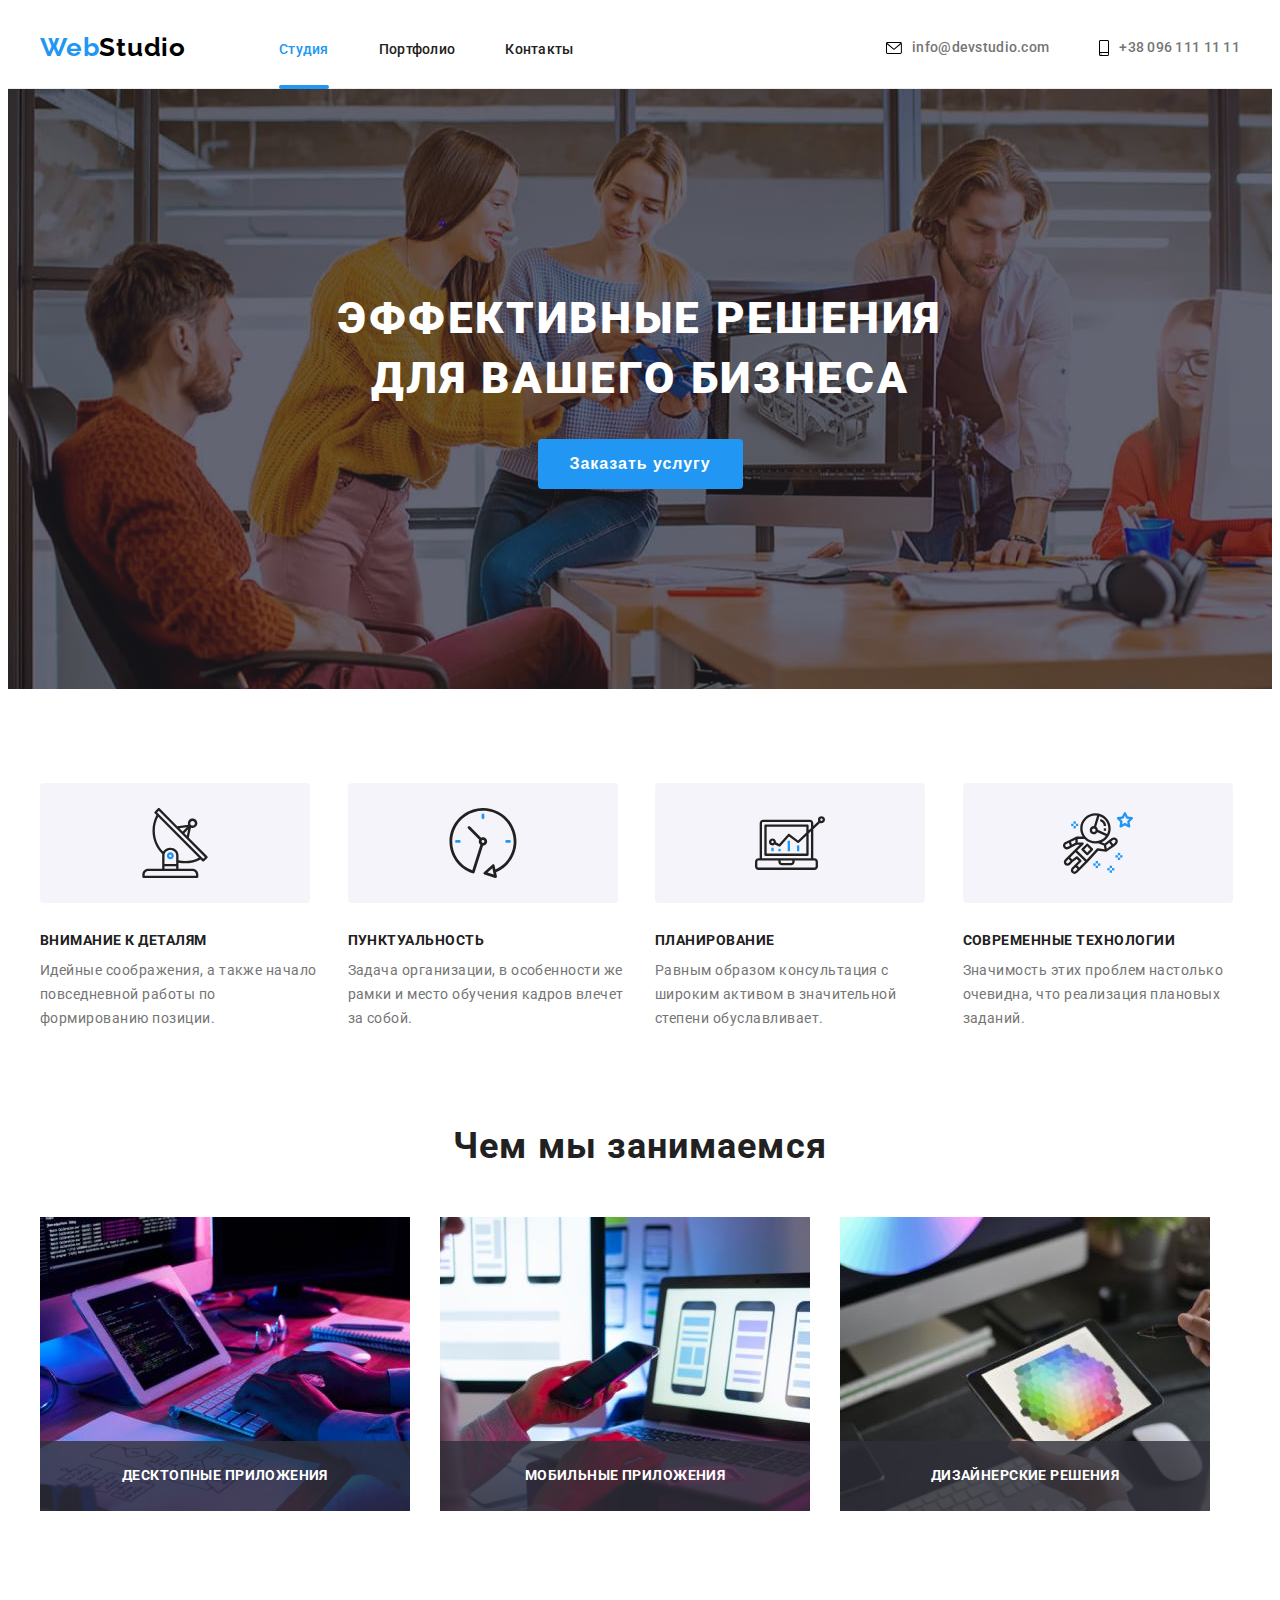
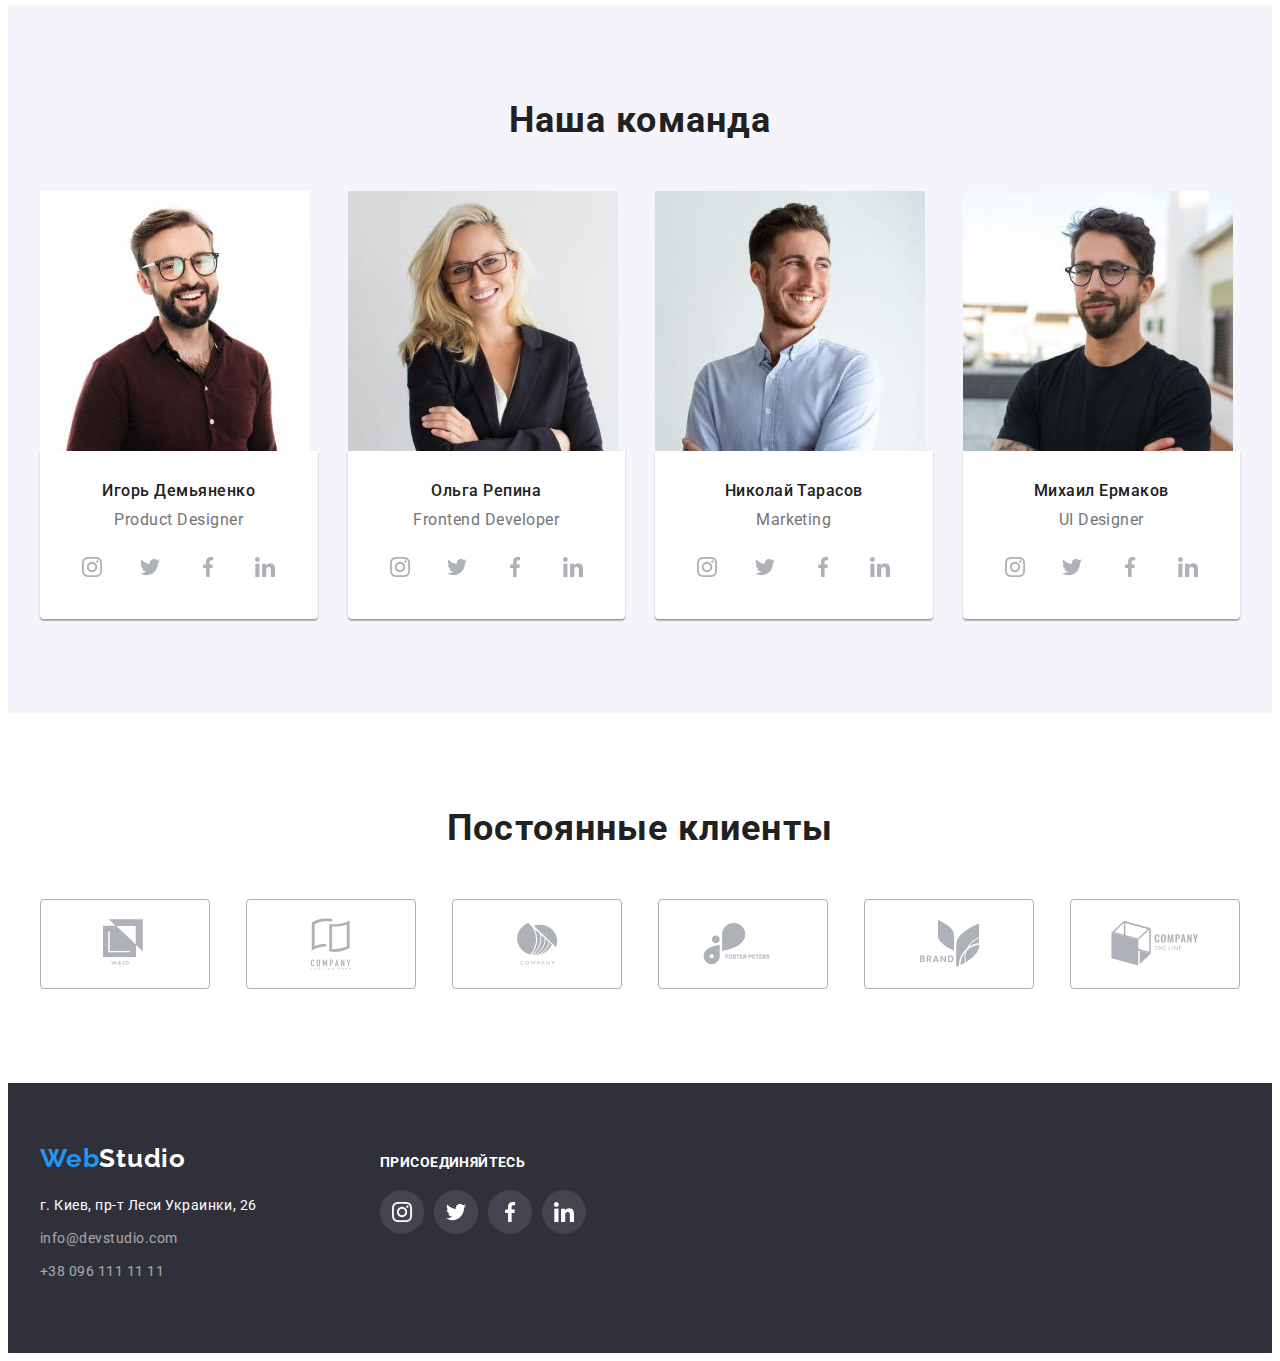
==== commit 78f02e51: "подправил" ====
--- a/index.html
+++ b/index.html
@@ -375,21 +375,21 @@
         <!-- contact information --><footer class="footer">
             <div class="container">
                 <div class="footer-address-contact">
-                    <a class="logo link" href="./index.html"><span class="first-part">Web</span><span
+                    <a class="logo link link-db" href="./index.html"><span class="first-part">Web</span><span
                             class="second-part logo-dark-theme">Studio</span></a>
                     <address class="address">
                         <ul class="contact-list list ">
                             <li class="contact-list-item">
-                                <a class="contact-address link" href="https://goo.gl/maps/KrXVA7ucvxgBEwCo6"
+                                <a class="contact-address link link-db" href="https://goo.gl/maps/KrXVA7ucvxgBEwCo6"
                                     target="_blank" rel="noopener noreferrer">
                                     г. Киев, пр-т Леси Украинки, 26
                                 </a>
                             </li>
                             <li class="contact-list-item">
-                                <a class="contact-list-link link" href="mailto:info@devstudio.com">info@devstudio.com</a>
+                                <a class="contact-list-link link link-db" href="mailto:info@devstudio.com">info@devstudio.com</a>
                             </li>
                             <li class="contact-list-item">
-                                <a class="contact-list-link link" href="tel:+380961111111">+38 096 111 11 11</a>
+                                <a class="contact-list-link link link-db" href="tel:+380961111111">+38 096 111 11 11</a>
                             </li>
                         </ul>
                     </address>
--- a/css/styles.css
+++ b/css/styles.css
@@ -36,6 +36,9 @@
 .link {
   text-decoration: none;
   color: inherit;
+}
+
+.link-db {
   display: block;
 }
 
@@ -508,7 +511,7 @@
 /* ========== END REGULAR CUSTOMERS ========= */
 
 /* ============= FOOTER ============= */
-footer {
+.footer {
   background-color: rgb(47, 48, 58);
   padding-top: 60px;
   padding-bottom: 60px;
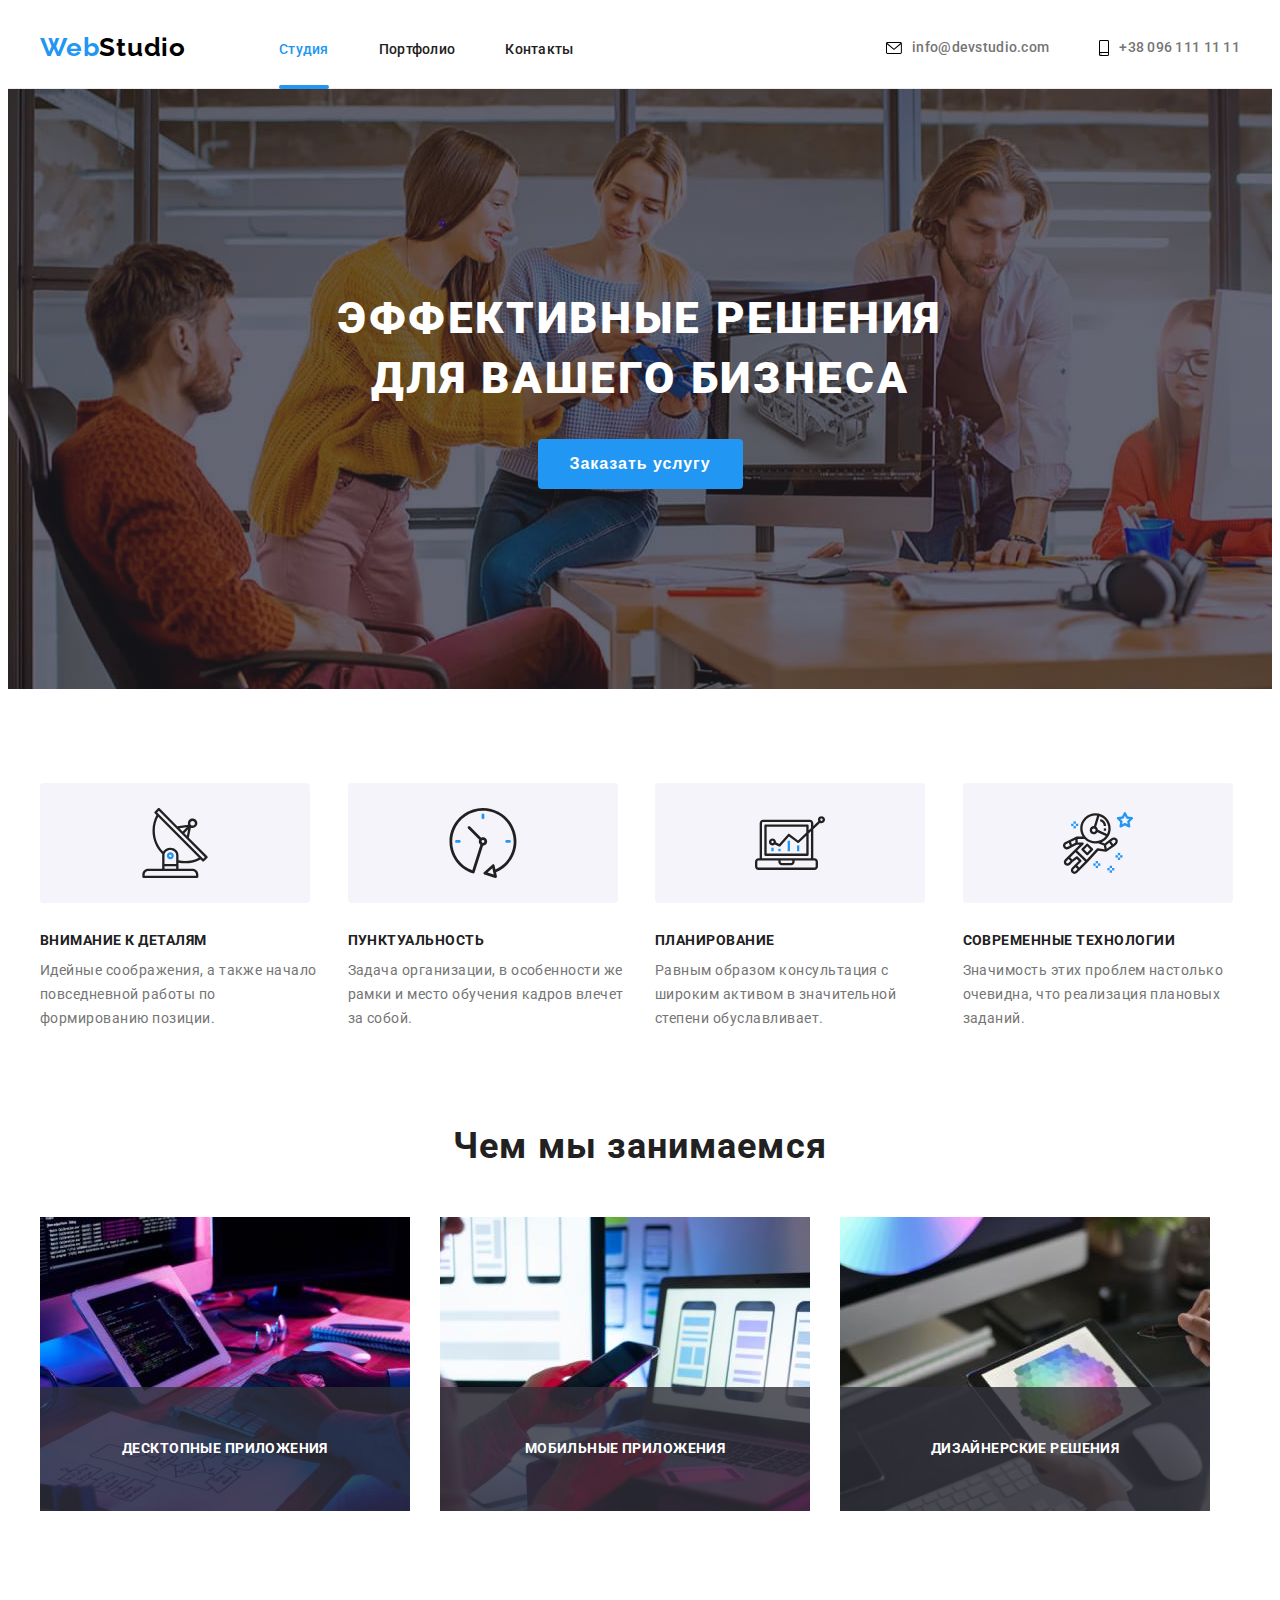
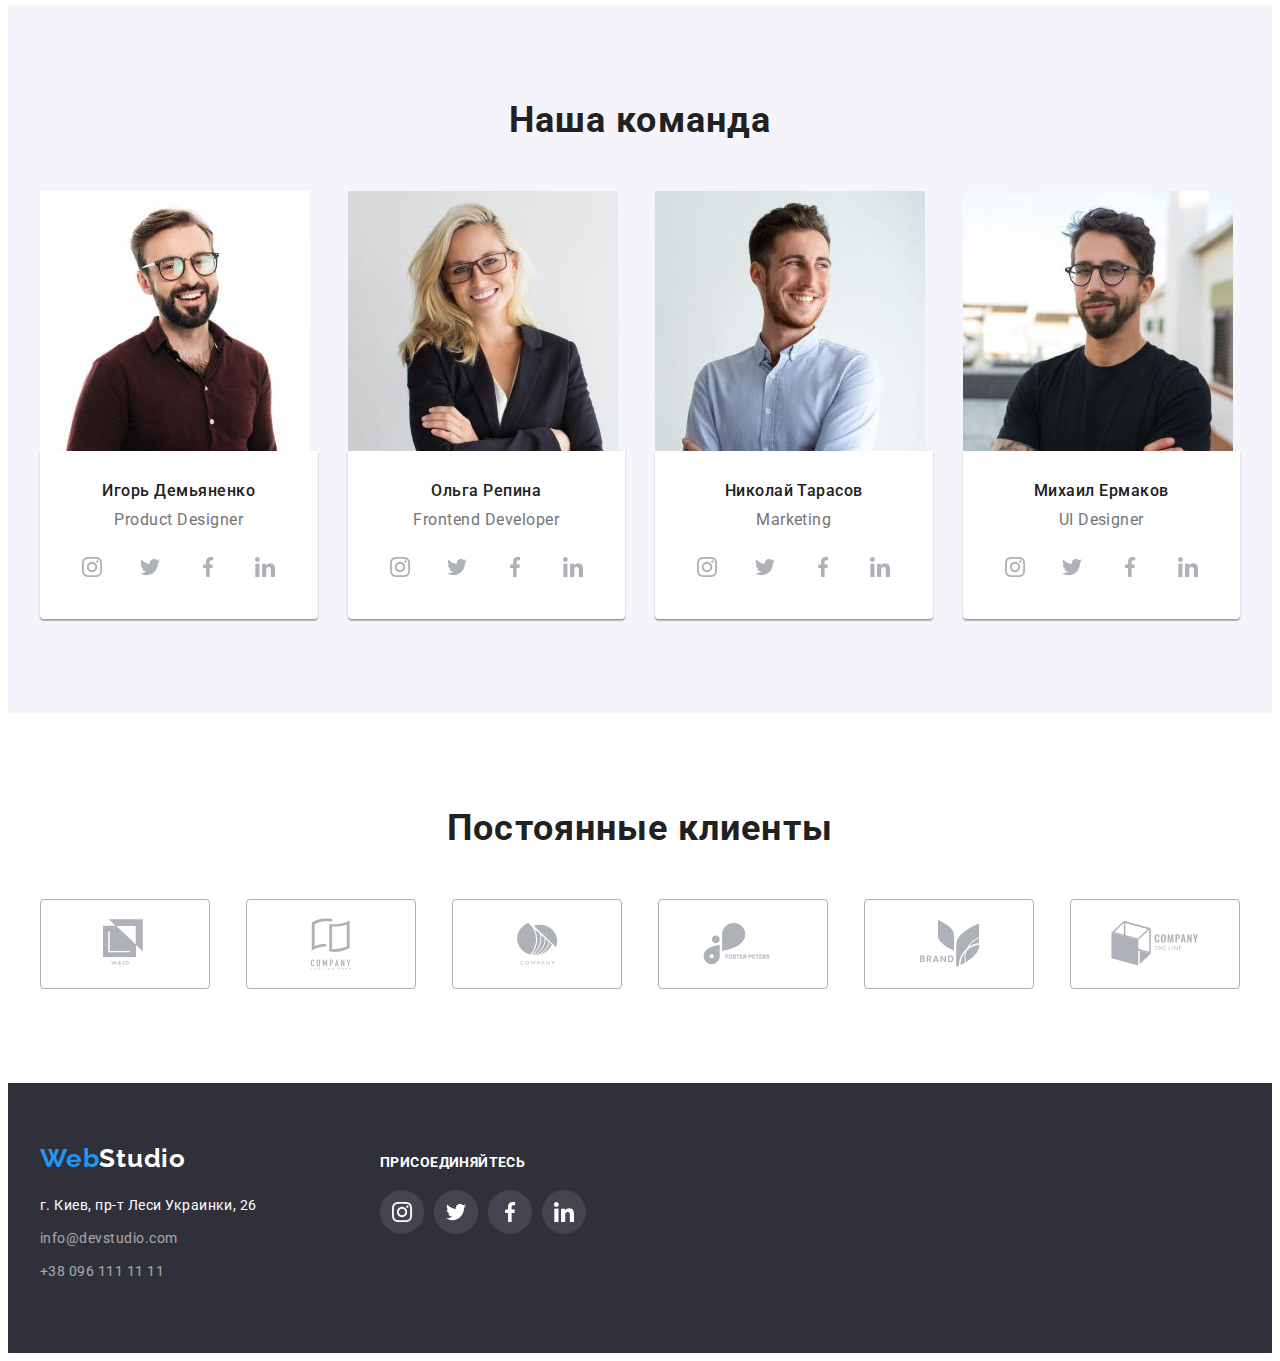
==== commit 8843f94b: "внес правки" ====
--- a/index.html
+++ b/index.html
@@ -134,7 +134,7 @@
                         </li>
                         <li class="services-list-item">
                             <img class="services-list-img" src="./images/body/logo_2.jpg" alt="человек выбирает цвет пикселя" width="370" height="294">
-                            <p class="label">Дизайнерские решения</p>
+                            <p class="label">Дизайнерские решения </p>
                         </li>
                     </ul> 
                 </div>
@@ -372,7 +372,8 @@
                 </div>
             </section>
         </main>
-        <!-- contact information --><footer class="footer">
+        <!-- contact information -->
+        <footer class="footer">
             <div class="container">
                 <div class="footer-address-contact">
                     <a class="logo link link-db" href="./index.html"><span class="first-part">Web</span><span
--- a/css/styles.css
+++ b/css/styles.css
@@ -10,6 +10,7 @@
   --icon-color-passive: rgb(175, 177, 184);
   --section-pt: 94px;
   --section-pb: 94px;
+  --animation: 2250ms cubic-bezier(0.4, 0, 0.2, 1);
 }
 
 body {
@@ -36,6 +37,7 @@
 .link {
   text-decoration: none;
   color: inherit;
+  transition: color var(--animation);
 }
 
 .link-db {
@@ -145,10 +147,6 @@
   display: flex;
   align-items: center;
 }
-.contact-header-link {
-  display: flex;
-  align-items: center;
-}
 
 .contact-header-list {
   display: flex;
@@ -157,6 +155,8 @@
 
 .contact-svg-logo {
   margin-right: 10px;
+
+  transition: fill var(--animation);
 }
 
 .contact-header-list:not(:last-child) {
@@ -189,9 +189,21 @@
 
   padding-top: 32px;
   padding-bottom: 32px;
+
+  transition: color var(--animation);
+}
+
+.contact-header-link:focus svg,
+.contact-header-link:hover svg {
+  fill: var(--accent-color);
 }
 
 .contact-header-link {
+  display: flex;
+  align-items: center;
+  flex-direction: row;
+  justify-content: center;
+  align-items: center;
   font-weight: 500;
   font-size: 14px;
   line-height: 1.14;
@@ -200,26 +212,8 @@
 
   padding-top: 32px;
   padding-bottom: 32px;
-}
-
-.contact-header-link {
-  display: flex;
-  flex-direction: row;
-  justify-content: center;
-  align-items: center;
-  font-weight: 500;
-  font-size: 14px;
-  line-height: 1.14;
-  letter-spacing: 0.02em;
-  color: rgb(117, 117, 117);
-
-  padding-top: 32px;
-  padding-bottom: 32px;
-}
-
-.contact-header-link:focus svg,
-.contact-header-link:hover svg {
-  fill: var(--accent-color);
+
+  transition: color var(--animation);
 }
 
 /* ---цвет текущей страницы (current)--- */
@@ -369,6 +363,11 @@
   padding-top: 27px;
   padding-bottom: 27px;
   width: 100%;
+  min-height: 70px;
+
+  display: flex;
+  align-items: center;
+  justify-content: center;
 
   font-family: var(--main-font);
   font-weight: bold;
@@ -447,6 +446,8 @@
   height: 44px;
   border-radius: 50%;
   background-color: var(--icon-background-color);
+
+  transition: background-color var(--animation);
 }
 
 .team-list-link-svg:hover,
@@ -462,6 +463,8 @@
   width: 20px;
   height: 20px;
   fill: var(--icon-color-passive);
+
+  transition: fill var(--animation);
 }
 
 /* ============= END TEAM ============= */
@@ -492,6 +495,8 @@
   border: 1px solid #afb1b8;
   box-sizing: border-box;
   border-radius: 4px;
+
+  transition: border-color var(--animation);
 }
 
 .container-link:hover .container-customers-logo,
@@ -506,6 +511,8 @@
 
 .container-customers-logo {
   fill: var(--icon-color-passive);
+
+  transition: fill var(--animation);
 }
 
 /* ========== END REGULAR CUSTOMERS ========= */
@@ -569,6 +576,8 @@
   height: 44px;
   border-radius: 50%;
   background: rgba(255, 255, 255, 0.1);
+
+  transition: background-color var(--animation);
 }
 
 .contact-social-item:not(:last-child) {
@@ -609,7 +618,8 @@
   height: 100vh;
   background: rgba(0, 0, 0, 0.2);
 
-  /* transition: translate(100px, 200px); */
+  transition: visibility var(--animation), opacity var(--animation),
+    pointer-events var(--animation);
 }
 
 .modal {
@@ -639,6 +649,8 @@
 
   display: flex;
   align-items: center;
+
+  transition: fill var(--animation);
 }
 
 .modal-close-btn:hover,
@@ -669,6 +681,9 @@
 
   background-color: rgb(245, 244, 250);
   color: rgb(33, 33, 33);
+
+  transition: background-color var(--animation), color var(--animation),
+    box-shadow var(--animation);
 }
 
 .filter-button:focus,
@@ -727,6 +742,10 @@
   margin-left: 30px;
 }
 
+.project-list-link {
+  transition: box-shadow var(--animation);
+}
+
 .project-list-link:hover,
 .project-list-link:focus {
   box-sizing: border-box;
@@ -756,14 +775,10 @@
   line-height: 1.88;
   color: rgb(117, 117, 117);
 }
+
 .project-list-link-wrapper {
   position: relative;
   overflow: hidden;
-}
-
-.project-list-link:hover .overlay,
-.project-list-link:focus .overlay {
-  transform: translateY(0%);
 }
 
 .overlay {
@@ -782,8 +797,14 @@
   background: rgba(33, 150, 243, 0.9);
   padding: 63px 24px 63px 24px;
   transform: translateY(100%);
-
-  transition: transform 250ms cubic-bezier(0.4, 0, 0.2, 1);
-}
-
+  opacity: 0;
+
+  transition: transform var(--animation), opacity var(--animation);
+}
+
+.project-list-link:hover .overlay,
+.project-list-link:focus .overlay {
+  transform: translateY(0%);
+  opacity: 1;
+}
 /* ============= END PROJECT ============= */
